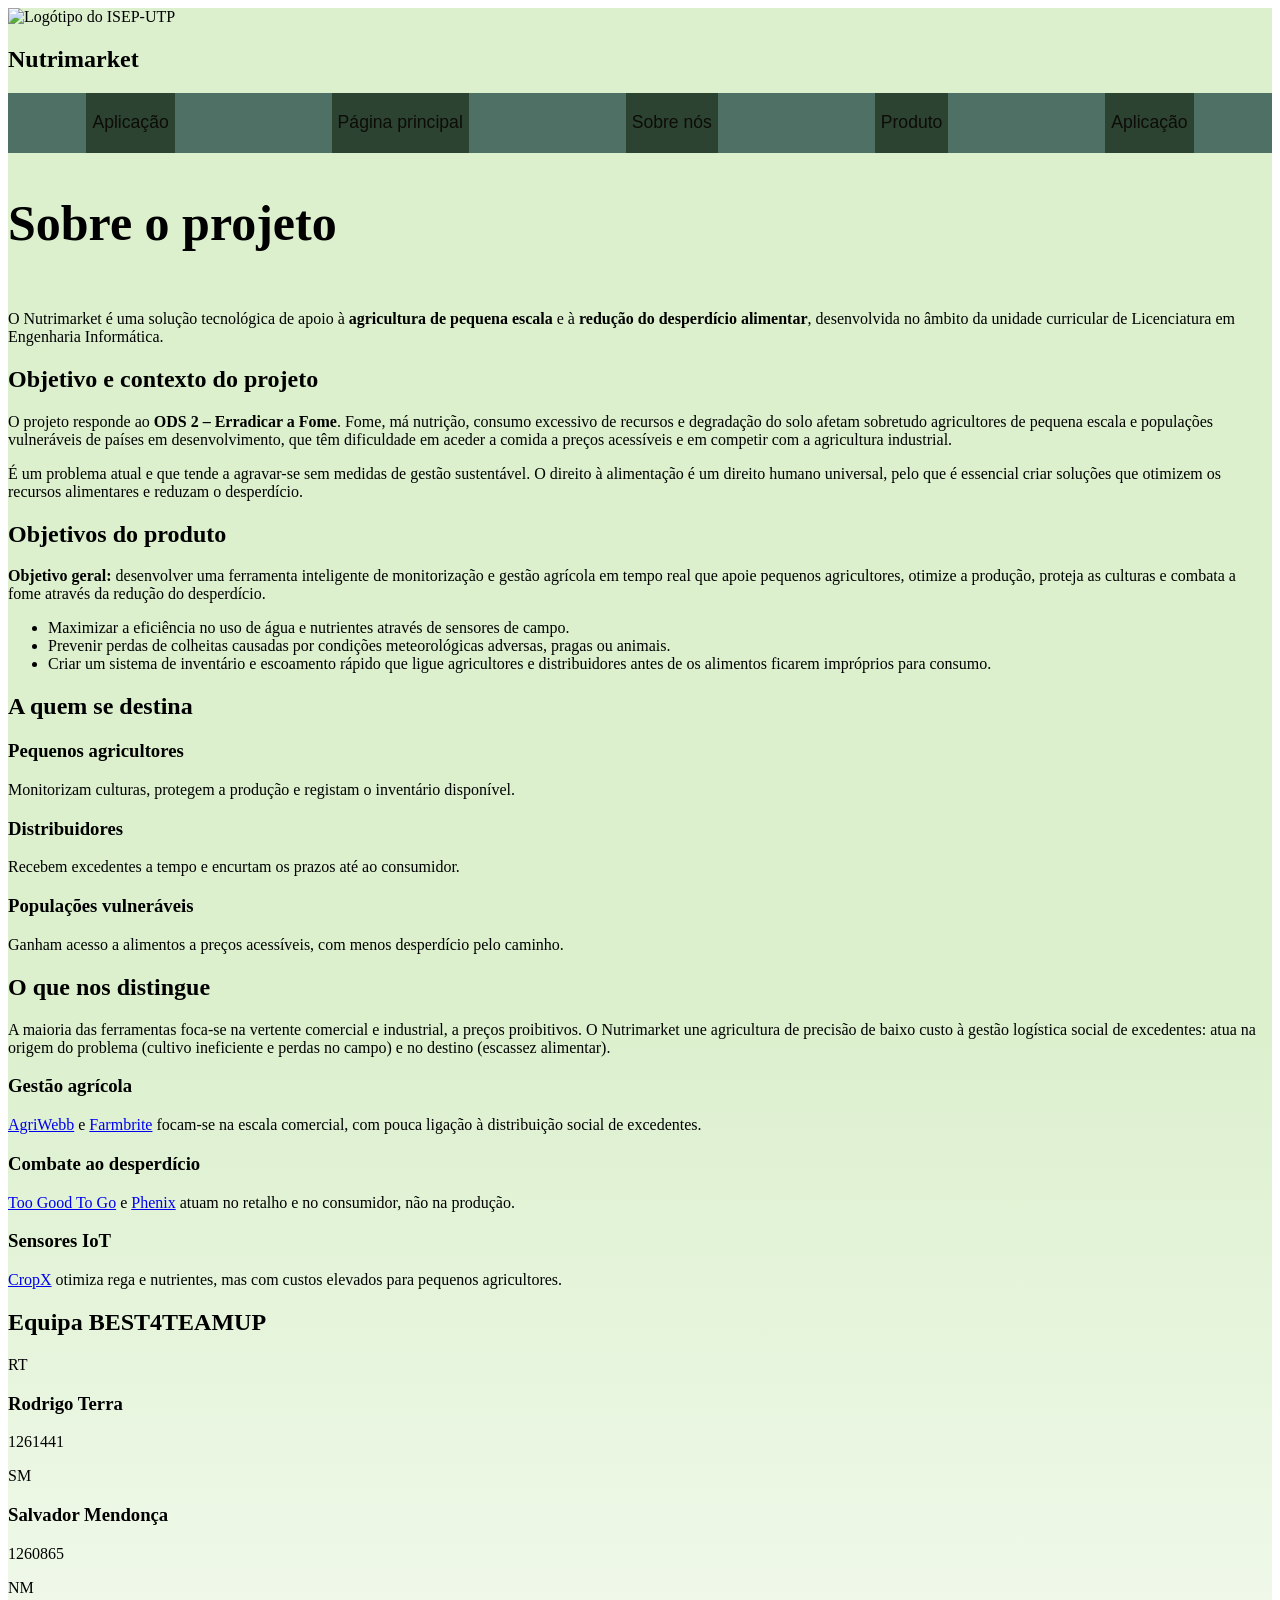
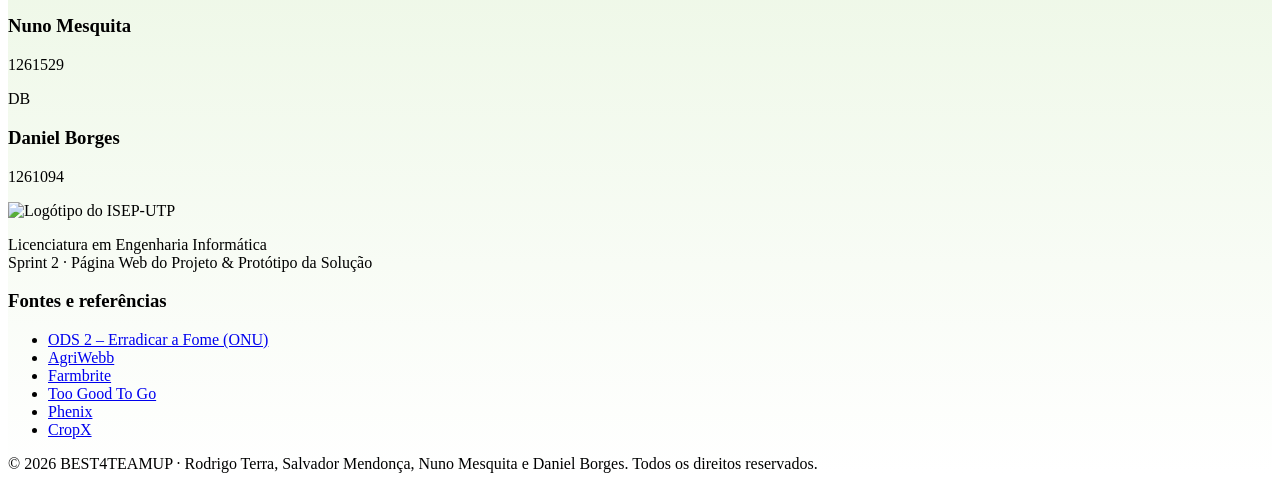
==== about.html @ 94abed02 "Update about.html" ====
<!doctype html>
<html lang="pt">
  <head>
    <meta charset="UTF-8" />
    <meta name="viewport" content="width=device-width, initial-scale=1.0" />
    <title>Nutrimarket - Sobre nós</title>
    <link rel="stylesheet" href="styles.css" />
    <link rel="stylesheet" href="pages.css" />
  </head>

  <body>
    <div id="grad1">
      <header>
        <img class="logo-isep" src="https://www.isep.ipp.pt/img/logo_20261007.png" alt="Logótipo do ISEP-UTP" height="44" />
        <h2>Nutrimarket</h2>
      </header>
      <div class="navigation-bar">
        <a href="prototipo.html"><button type="button">Aplicação</button></a>
        <a href="index.html"><button type="button">Página principal</button></a>
        <a href="about.html"><button type="button">Sobre nós</button></a>
        <a href="products.html"><button type="button">Produto</button></a>
        <a href="prototipo.html"><button type="button">Aplicação</button></a>
      </div>

      <main class="page">
        <section class="block">
          <h1 class="page-title">Sobre o projeto</h1>
          <p>O Nutrimarket é uma solução tecnológica de apoio à <strong>agricultura de pequena escala</strong> e à <strong>redução do desperdício alimentar</strong>, desenvolvida no âmbito da unidade curricular de Licenciatura em Engenharia Informática.</p>
        </section>

        <section class="block">
          <h2>Objetivo e contexto do projeto</h2>
          <p>O projeto responde ao <strong>ODS 2 – Erradicar a Fome</strong>. Fome, má nutrição, consumo excessivo de recursos e degradação do solo afetam sobretudo agricultores de pequena escala e populações vulneráveis de países em desenvolvimento, que têm dificuldade em aceder a comida a preços acessíveis e em competir com a agricultura industrial.</p>
          <p>É um problema atual e que tende a agravar-se sem medidas de gestão sustentável. O direito à alimentação é um direito humano universal, pelo que é essencial criar soluções que otimizem os recursos alimentares e reduzam o desperdício.</p>
        </section>

        <section class="block">
          <h2>Objetivos do produto</h2>
          <p><strong>Objetivo geral:</strong> desenvolver uma ferramenta inteligente de monitorização e gestão agrícola em tempo real que apoie pequenos agricultores, otimize a produção, proteja as culturas e combata a fome através da redução do desperdício.</p>
          <ul class="list">
            <li>Maximizar a eficiência no uso de água e nutrientes através de sensores de campo.</li>
            <li>Prevenir perdas de colheitas causadas por condições meteorológicas adversas, pragas ou animais.</li>
            <li>Criar um sistema de inventário e escoamento rápido que ligue agricultores e distribuidores antes de os alimentos ficarem impróprios para consumo.</li>
          </ul>
        </section>

        <section class="block">
          <h2>A quem se destina</h2>
          <div class="cards">
            <article class="card"><h3>Pequenos agricultores</h3><p>Monitorizam culturas, protegem a produção e registam o inventário disponível.</p></article>
            <article class="card"><h3>Distribuidores</h3><p>Recebem excedentes a tempo e encurtam os prazos até ao consumidor.</p></article>
            <article class="card"><h3>Populações vulneráveis</h3><p>Ganham acesso a alimentos a preços acessíveis, com menos desperdício pelo caminho.</p></article>
          </div>
        </section>

        <section class="block">
          <h2>O que nos distingue</h2>
          <p>A maioria das ferramentas foca-se na vertente comercial e industrial, a preços proibitivos. O Nutrimarket une agricultura de precisão de baixo custo à gestão logística social de excedentes: atua na origem do problema (cultivo ineficiente e perdas no campo) e no destino (escassez alimentar).</p>
          <div class="cards">
            <article class="card"><h3>Gestão agrícola</h3><p><a href="https://www.agriwebb.com" target="_blank" rel="noopener">AgriWebb</a> e <a href="https://www.farmbrite.com" target="_blank" rel="noopener">Farmbrite</a> focam-se na escala comercial, com pouca ligação à distribuição social de excedentes.</p></article>
            <article class="card"><h3>Combate ao desperdício</h3><p><a href="https://www.toogoodtogo.com" target="_blank" rel="noopener">Too Good To Go</a> e <a href="https://www.wearephenix.com" target="_blank" rel="noopener">Phenix</a> atuam no retalho e no consumidor, não na produção.</p></article>
            <article class="card"><h3>Sensores IoT</h3><p><a href="https://cropx.com" target="_blank" rel="noopener">CropX</a> otimiza rega e nutrientes, mas com custos elevados para pequenos agricultores.</p></article>
          </div>
        </section>

        <section class="block">
          <h2>Equipa BEST4TEAMUP</h2>
          <div class="cards">
            <article class="card person"><span class="avatar">RT</span><h3>Rodrigo Terra</h3><p>1261441</p></article>
            <article class="card person"><span class="avatar">SM</span><h3>Salvador Mendonça</h3><p>1260865</p></article>
            <article class="card person"><span class="avatar">NM</span><h3>Nuno Mesquita</h3><p>1261529</p></article>
            <article class="card person"><span class="avatar">DB</span><h3>Daniel Borges</h3><p>1261094</p></article>
          </div>
        </section>
      </main>

      <footer class="site-footer">
        <div class="footer-cols">
          <div>
            <img class="logo-isep" src="https://www.isep.ipp.pt/img/logo_20261007.png" alt="Logótipo do ISEP-UTP" height="36" />
            <p>Licenciatura em Engenharia Informática<br />Sprint 2 · Página Web do Projeto &amp; Protótipo da Solução</p>
          </div>
          <div>
            <h3>Fontes e referências</h3>
            <ul class="links">
              <li><a href="https://www.un.org/sustainabledevelopment/hunger/" target="_blank" rel="noopener">ODS 2 – Erradicar a Fome (ONU)</a></li>
              <li><a href="https://www.agriwebb.com" target="_blank" rel="noopener">AgriWebb</a></li>
              <li><a href="https://www.farmbrite.com" target="_blank" rel="noopener">Farmbrite</a></li>
              <li><a href="https://www.toogoodtogo.com" target="_blank" rel="noopener">Too Good To Go</a></li>
              <li><a href="https://www.wearephenix.com" target="_blank" rel="noopener">Phenix</a></li>
              <li><a href="https://cropx.com" target="_blank" rel="noopener">CropX</a></li>
            </ul>
          </div>
        </div>
        <p class="copy">&copy; 2026 BEST4TEAMUP · Rodrigo Terra, Salvador Mendonça, Nuno Mesquita e Daniel Borges. Todos os direitos reservados.</p>
      </footer>
    </div>
  </body>
</html>
---- styles.css ----
#grad1 {
    min-height: 1200px;
    background-color: red;
    background-image: linear-gradient(
        to bottom,
        #DCF0CE 50%,
        #ffffff 100%
    );
}
#img1 {
  clip-path: ellipse(50% 35%);
}

.navigation-bar {
    display: flex;
    position: sticky;
    top: 0;
    justify-content: space-around;
    background-color: #4F7065;
    width: 100%;
    height: 60px;
    z-index: 1;
}

button {
    height: 50px;
    width: 100%;
    cursor: pointer;
    height: 100%;                           
    border: none;                             
    color:#0d0c08;
    background-color: #2c4331;                           
    font-size: 1.1rem; 
}

h1 {
  font-size: 50px;
    text-align: right;
    display: inline-block;
    vertical-align: top;
}

.p1 {
    font-family: Arial, Helvetica, sans-serif;
    color: #659159;
    font-size: 16px;
}
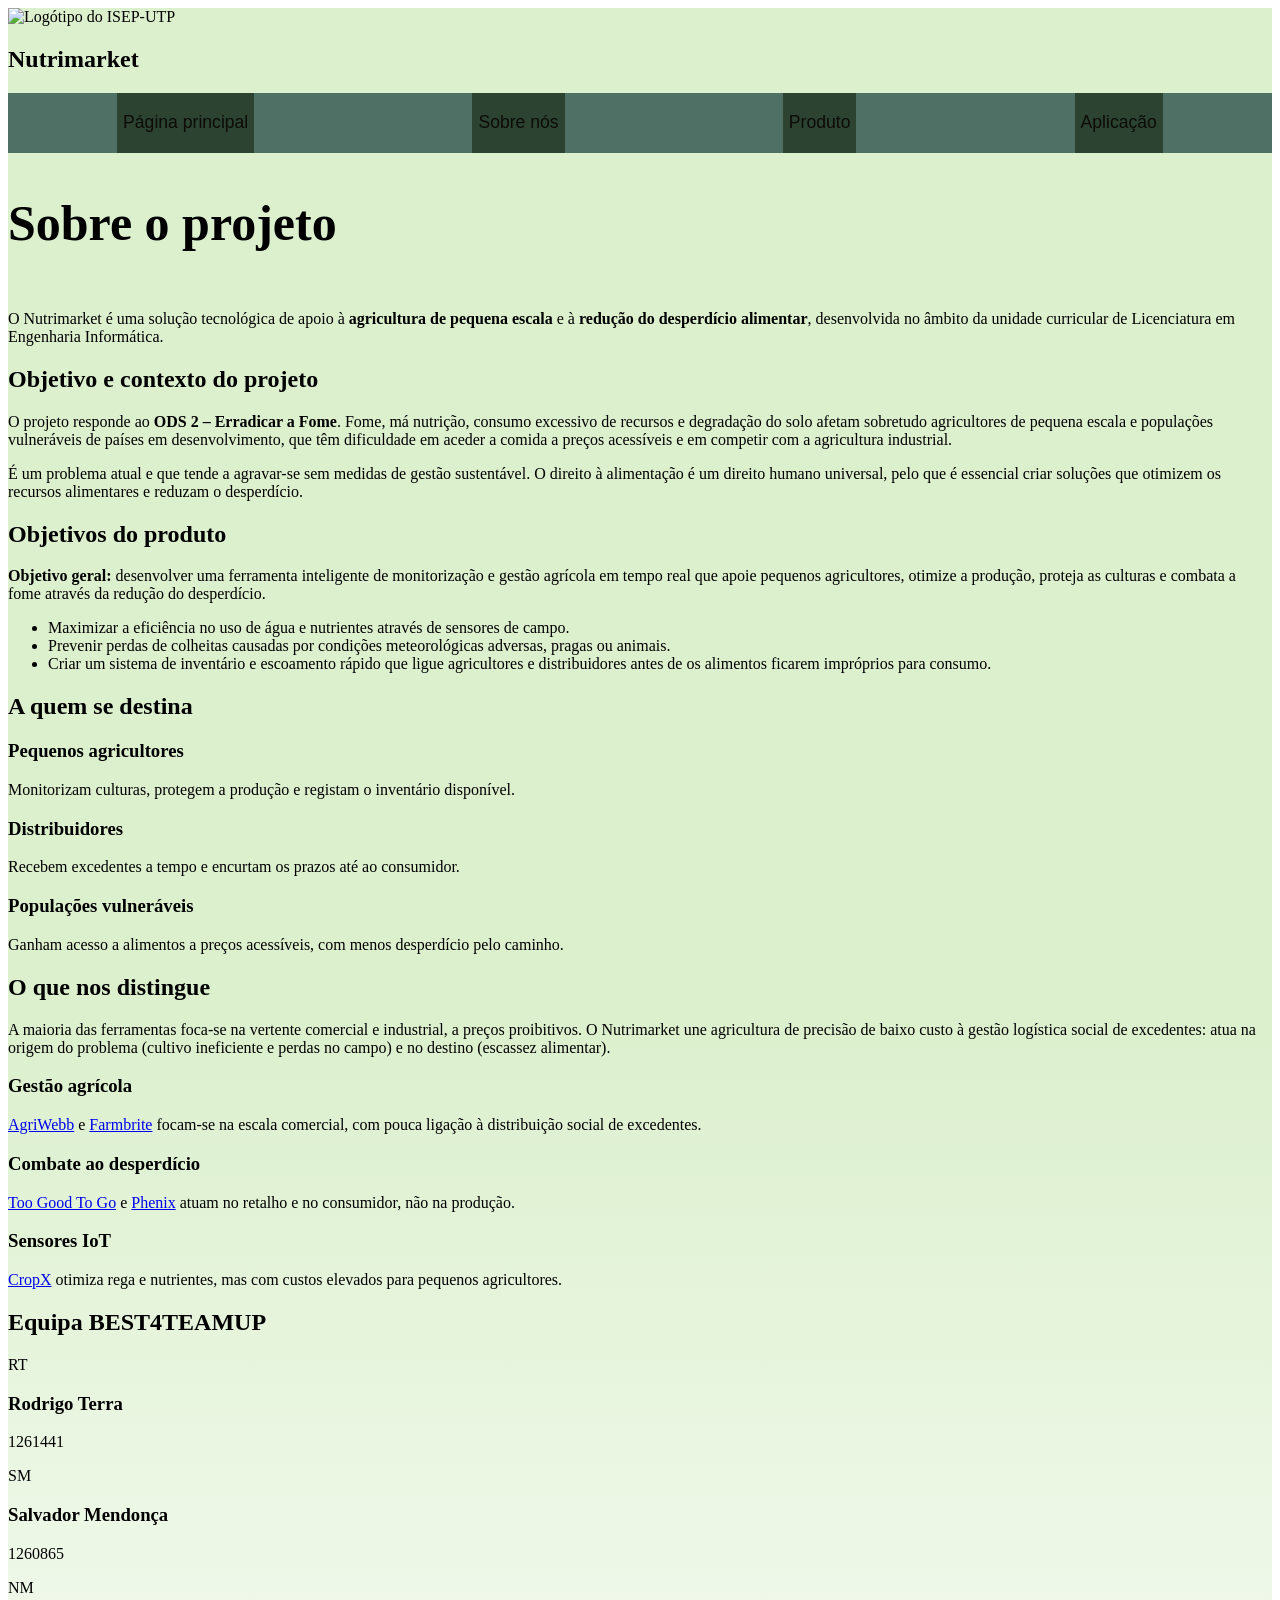
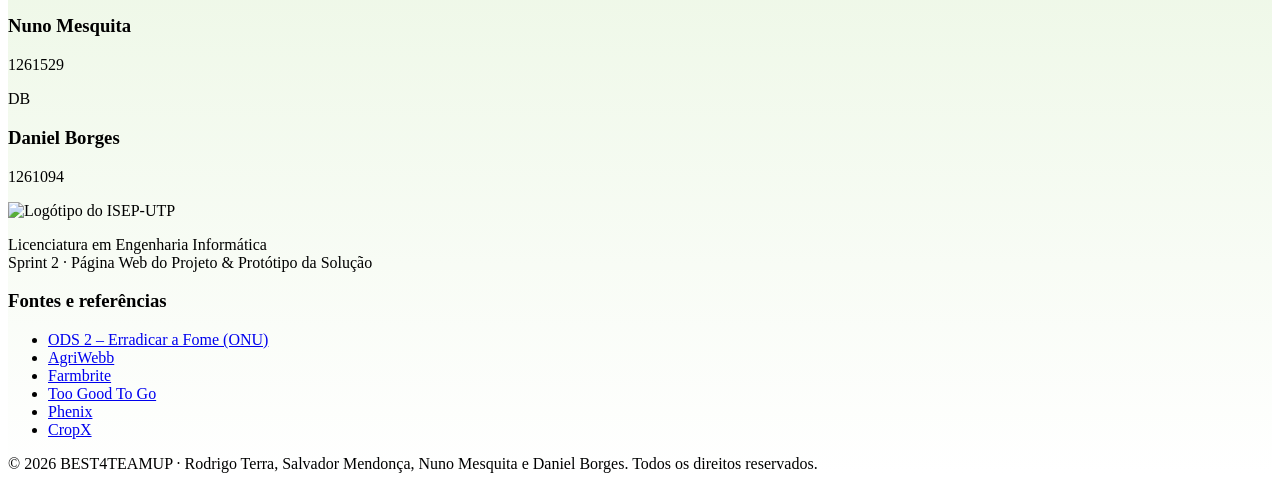
==== commit 4ac6a745: "Replace logo image source with SVG version" ====
--- a/about.html
+++ b/about.html
@@ -11,11 +11,10 @@
   <body>
     <div id="grad1">
       <header>
-        <img class="logo-isep" src="https://www.isep.ipp.pt/img/logo_20261007.png" alt="Logótipo do ISEP-UTP" height="44" />
+        <img class="logo-isep" src="img/logo-isep-utp.svg" alt="Logótipo do ISEP-UTP" height="44" />
         <h2>Nutrimarket</h2>
       </header>
       <div class="navigation-bar">
-        <a href="prototipo.html"><button type="button">Aplicação</button></a>
         <a href="index.html"><button type="button">Página principal</button></a>
         <a href="about.html"><button type="button">Sobre nós</button></a>
         <a href="products.html"><button type="button">Produto</button></a>
@@ -77,7 +76,7 @@
       <footer class="site-footer">
         <div class="footer-cols">
           <div>
-            <img class="logo-isep" src="https://www.isep.ipp.pt/img/logo_20261007.png" alt="Logótipo do ISEP-UTP" height="36" />
+            <img class="logo-isep" src="img/logo-isep-utp.svg" alt="Logótipo do ISEP-UTP" height="36" />
             <p>Licenciatura em Engenharia Informática<br />Sprint 2 · Página Web do Projeto &amp; Protótipo da Solução</p>
           </div>
           <div>
--- a/styles.css
+++ b/styles.css
@@ -45,3 +45,15 @@
     color: #659159;
     font-size: 16px;
 }
+.btn-app {
+    display: inline-block;
+    margin: 8px 0 16px;
+    padding: 12px 24px;
+    border-radius: 8px;
+    background: #1f5f2c;
+    color: #ffffff;
+    font-weight: 700;
+    text-decoration: none;
+}
+.btn-app:hover { background: #2f7d32; }
+.btn-app:focus-visible { outline: 3px solid #1f5f2c; outline-offset: 3px; }
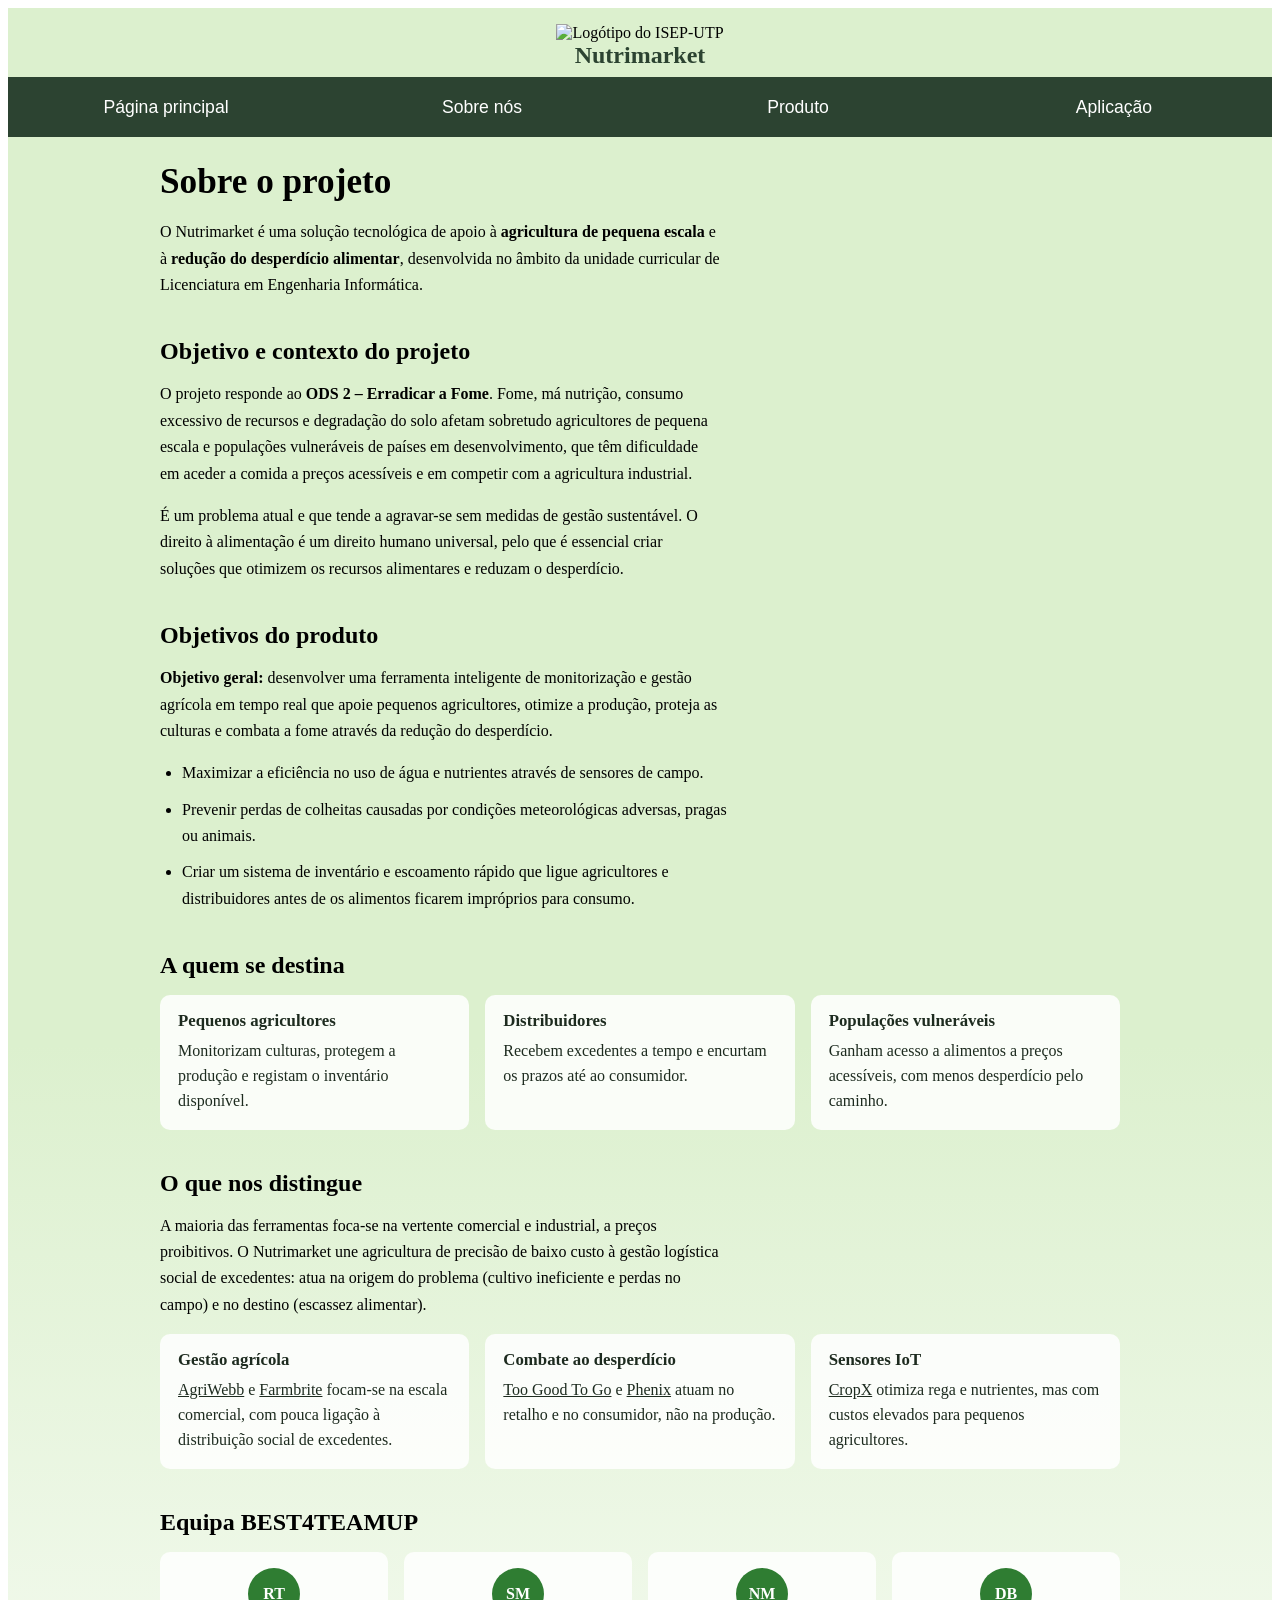
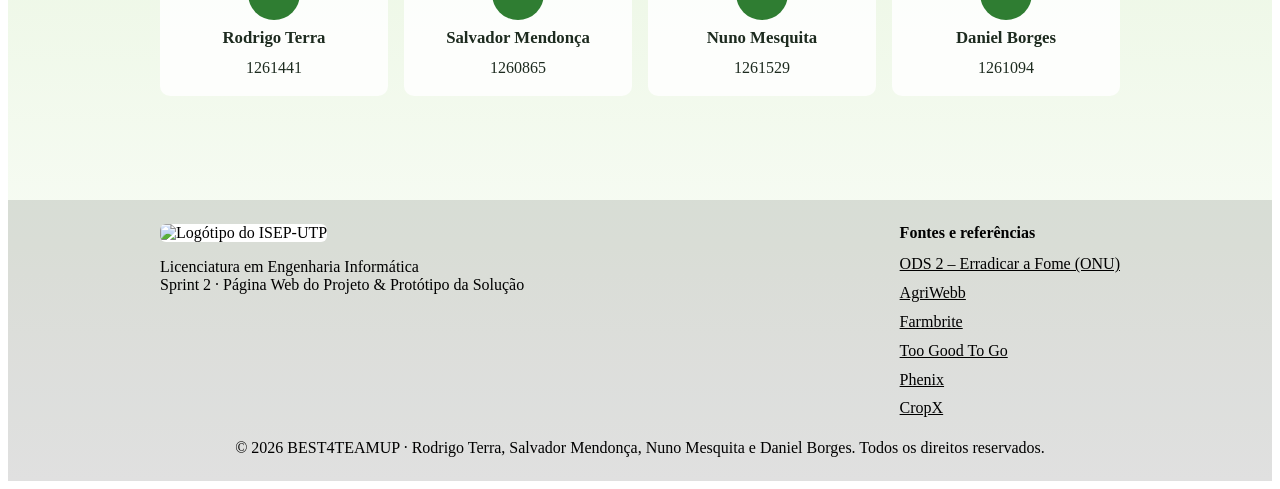
==== commit 2d4a82d6: "Update logo image in about.html" ====
--- a/about.html
+++ b/about.html
@@ -11,7 +11,7 @@
   <body>
     <div id="grad1">
       <header>
-        <img class="logo-isep" src="img/logo-isep-utp.svg" alt="Logótipo do ISEP-UTP" height="44" />
+        <img class="i3_logo_isep_2023.png" src="img/logo-isep-utp.svg" alt="Logótipo do ISEP-UTP" height="44" />
         <h2>Nutrimarket</h2>
       </header>
       <div class="navigation-bar">
--- a/styles.css
+++ b/styles.css
@@ -1,6 +1,6 @@
 #grad1 {
-    min-height: 1200px;
-    background-color: red;
+    min-height: 100vh;
+    background-color: #DCF0CE;
     background-image: linear-gradient(
         to bottom,
         #DCF0CE 50%,
@@ -22,15 +22,28 @@
     z-index: 1;
 }
 
+.navigation-bar a {
+    flex: 1;
+    text-decoration: none;
+}
+
 button {
-    height: 50px;
     width: 100%;
+    height: 100%;
     cursor: pointer;
-    height: 100%;                           
-    border: none;                             
-    color:#0d0c08;
-    background-color: #2c4331;                           
-    font-size: 1.1rem; 
+    border: none;
+    color: #ffffff;
+    background-color: #2c4331;
+    font-size: 1.1rem;
+}
+
+button:hover {
+    background-color: #1f3324;
+}
+
+button:focus-visible {
+    outline: 3px solid #ffffff;
+    outline-offset: -3px;
 }
 
 h1 {
@@ -42,7 +55,7 @@
 
 .p1 {
     font-family: Arial, Helvetica, sans-serif;
-    color: #659159;
+    color: #3d6b32;
     font-size: 16px;
 }
 .btn-app {
--- a/pages.css
+++ b/pages.css
@@ -0,0 +1,43 @@
+
+header { padding: 16px 20px 8px; text-align: center; }
+header h2 { margin: 0; color: #2c4331; }
+.logo-isep { background: #ffffff; border-radius: 6px; }
+header .logo-isep { display: block; margin: 0 auto 8px; }
+
+.page { max-width: 960px; margin: 0 auto; padding: 24px 20px 40px; }
+.block { margin-bottom: 40px; }
+.page-title { display: block; text-align: left; font-size: 2.2rem; line-height: 1.2; margin: 0 0 16px; }
+.block h2 { margin: 0 0 12px; }
+.block p, .list { line-height: 1.65; max-width: 70ch; }
+.list { padding-left: 22px; }
+.list li { margin-bottom: 10px; }
+
+.cards { display: grid; grid-template-columns: repeat(auto-fit, minmax(220px, 1fr)); gap: 16px; margin-top: 16px; }
+.card { background: rgba(255, 255, 255, 0.85); color: #1d2b1f; border-radius: 10px; padding: 16px 18px; }
+.card h3 { margin: 0 0 8px; font-size: 1.05rem; }
+.card p { margin: 0; line-height: 1.55; }
+.card a, .site-footer a { color: inherit; text-decoration: underline; }
+.person { text-align: center; }
+.avatar { display: inline-flex; width: 52px; height: 52px; border-radius: 50%; align-items: center; justify-content: center; background: #2f7d32; color: #ffffff; font-weight: 700; margin-bottom: 8px; }
+
+.site-footer { background: rgba(0, 0, 0, 0.12); text-align: left; padding: 24px 20px; margin-top: 24px; }
+.footer-cols { max-width: 960px; margin: 0 auto; display: flex; flex-wrap: wrap; gap: 24px; justify-content: space-between; }
+.footer-cols h3 { margin: 0 0 8px; font-size: 1rem; }
+.links { list-style: none; padding: 0; margin: 0; line-height: 1.8; }
+.copy { max-width: 960px; margin: 16px auto 0; text-align: center; }
+
+
+.mockup { background: #ffffff; color: #1d2b1f; border-radius: 10px; overflow: hidden; max-width: 760px; }
+.mock-bar { background: #2f7d32; color: #ffffff; padding: 8px 12px; font-size: 0.9rem; }
+.mock-bar span { display: inline-block; width: 9px; height: 9px; border-radius: 50%; background: rgba(255, 255, 255, 0.6); margin-right: 5px; }
+.mock-grid { display: grid; grid-template-columns: repeat(auto-fit, minmax(160px, 1fr)); gap: 12px; padding: 14px; }
+.mock-tile { border: 1px solid #d5e3d6; border-radius: 8px; padding: 10px; }
+.mock-tile small { display: block; color: #4d6150; }
+.mock-tile strong { display: block; margin: 4px 0 8px; }
+.meter { height: 6px; background: #e3ede4; border-radius: 3px; }
+.meter i { display: block; height: 100%; background: #2f7d32; border-radius: 3px; }
+.meter.warn i { background: #c77700; }
+.mock-table { width: calc(100% - 28px); margin: 0 14px 14px; border-collapse: collapse; font-size: 0.9rem; }
+.mock-table th, .mock-table td { text-align: left; padding: 6px 8px; border-bottom: 1px solid #e3ede4; }
+
+@media (max-width: 600px) { .page-title { font-size: 1.7rem; } }
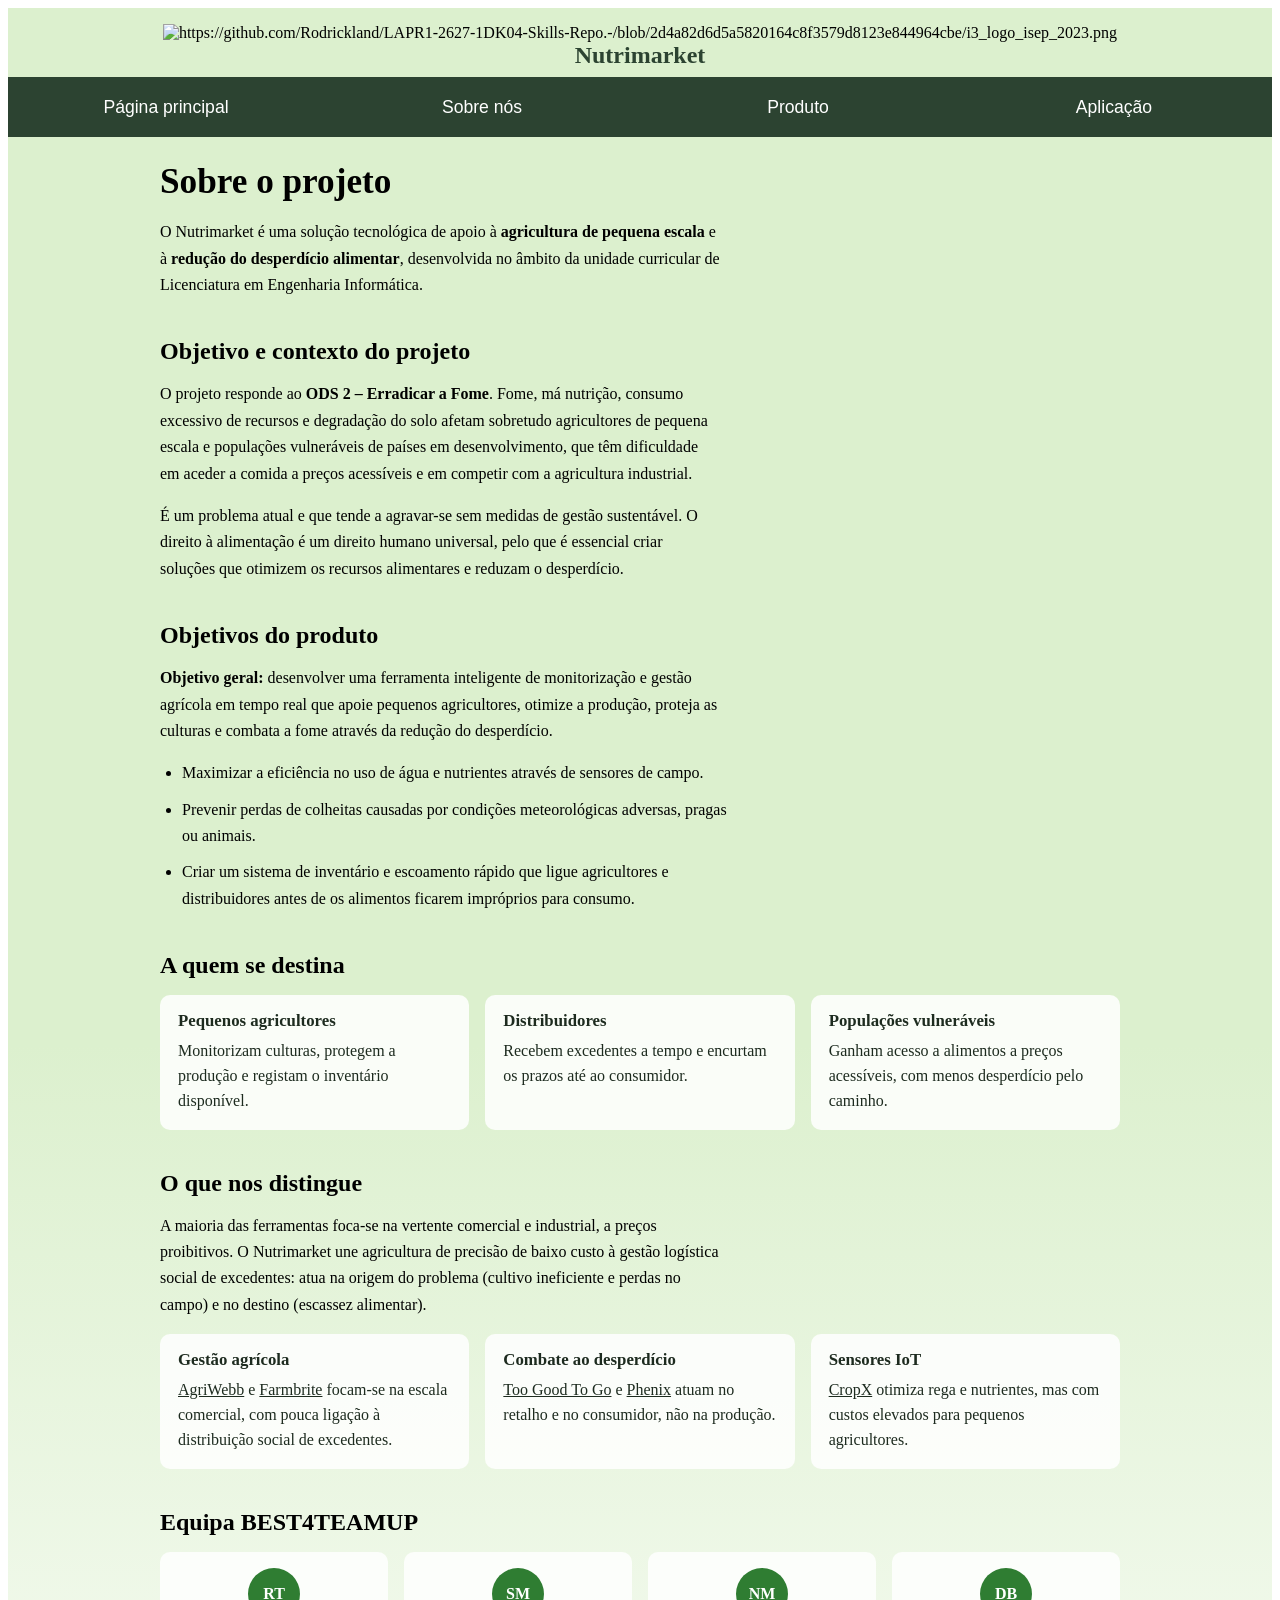
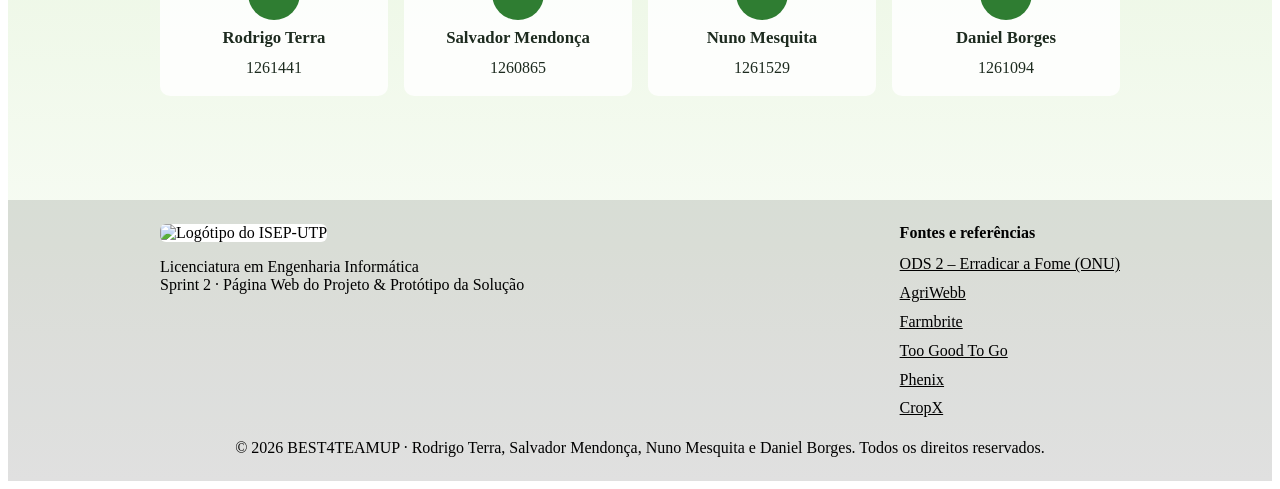
==== commit 47e179e5: "Update logo image source in about.html" ====
--- a/about.html
+++ b/about.html
@@ -11,7 +11,7 @@
   <body>
     <div id="grad1">
       <header>
-        <img class="i3_logo_isep_2023.png" src="img/logo-isep-utp.svg" alt="Logótipo do ISEP-UTP" height="44" />
+        <img class="https://github.com/Rodrickland/LAPR1-2627-1DK04-Skills-Repo.-/blob/2d4a82d6d5a5820164c8f3579d8123e844964cbe/i3_logo_isep_2023.png" src="https://github.com/Rodrickland/LAPR1-2627-1DK04-Skills-Repo.-/blob/2d4a82d6d5a5820164c8f3579d8123e844964cbe/i3_logo_isep_2023.png" alt="https://github.com/Rodrickland/LAPR1-2627-1DK04-Skills-Repo.-/blob/2d4a82d6d5a5820164c8f3579d8123e844964cbe/i3_logo_isep_2023.png" height="44" />
         <h2>Nutrimarket</h2>
       </header>
       <div class="navigation-bar">
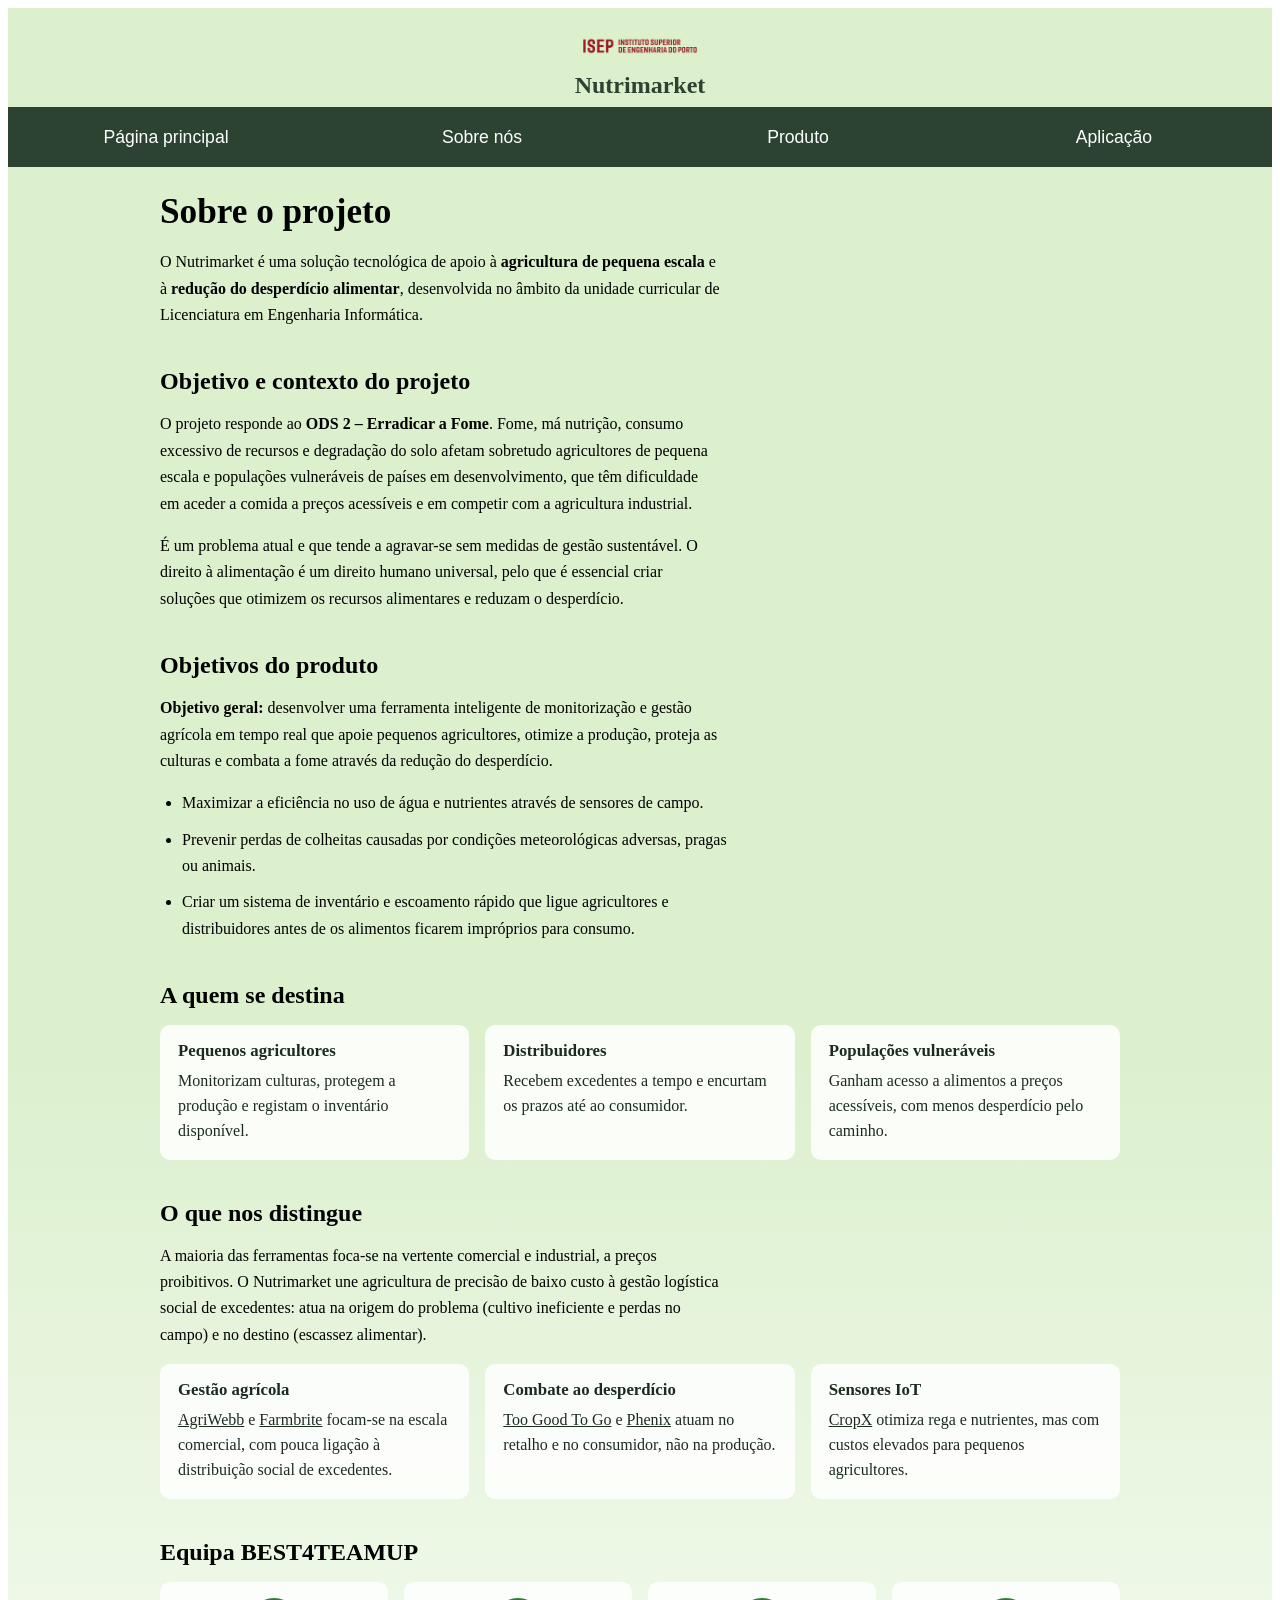
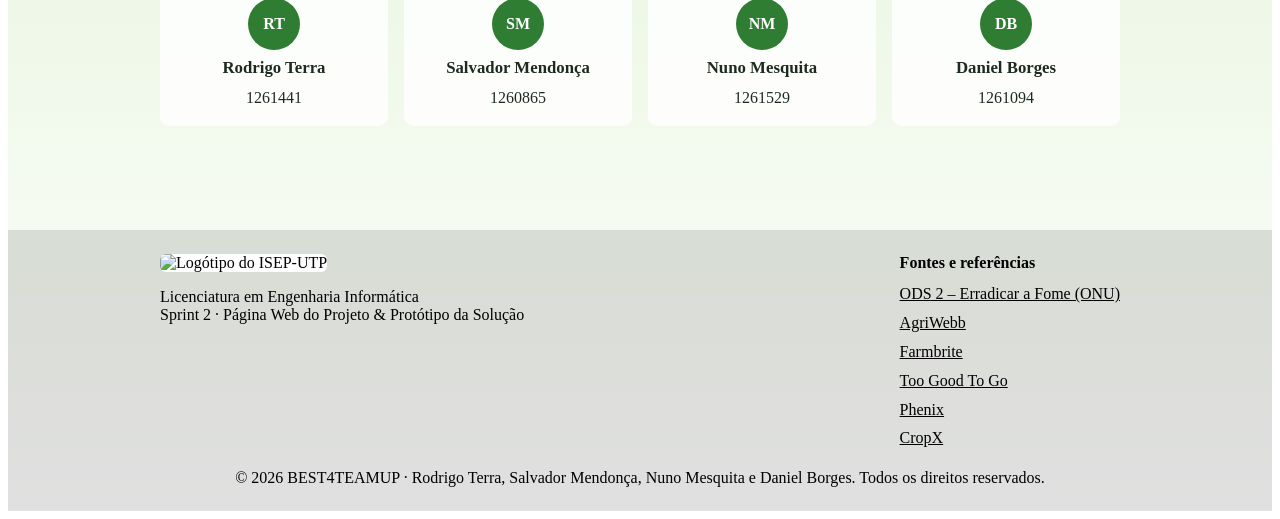
==== commit 804508c2: "Update about.html" ====
--- a/about.html
+++ b/about.html
@@ -11,7 +11,7 @@
   <body>
     <div id="grad1">
       <header>
-        <img class="https://github.com/Rodrickland/LAPR1-2627-1DK04-Skills-Repo.-/blob/2d4a82d6d5a5820164c8f3579d8123e844964cbe/i3_logo_isep_2023.png" src="https://github.com/Rodrickland/LAPR1-2627-1DK04-Skills-Repo.-/blob/2d4a82d6d5a5820164c8f3579d8123e844964cbe/i3_logo_isep_2023.png" alt="https://github.com/Rodrickland/LAPR1-2627-1DK04-Skills-Repo.-/blob/2d4a82d6d5a5820164c8f3579d8123e844964cbe/i3_logo_isep_2023.png" height="44" />
+        <img class="isep_logo" src="i3_logo_isep_2023.png" alt="Logótipo do Nutrimarket" height="44" />
         <h2>Nutrimarket</h2>
       </header>
       <div class="navigation-bar">
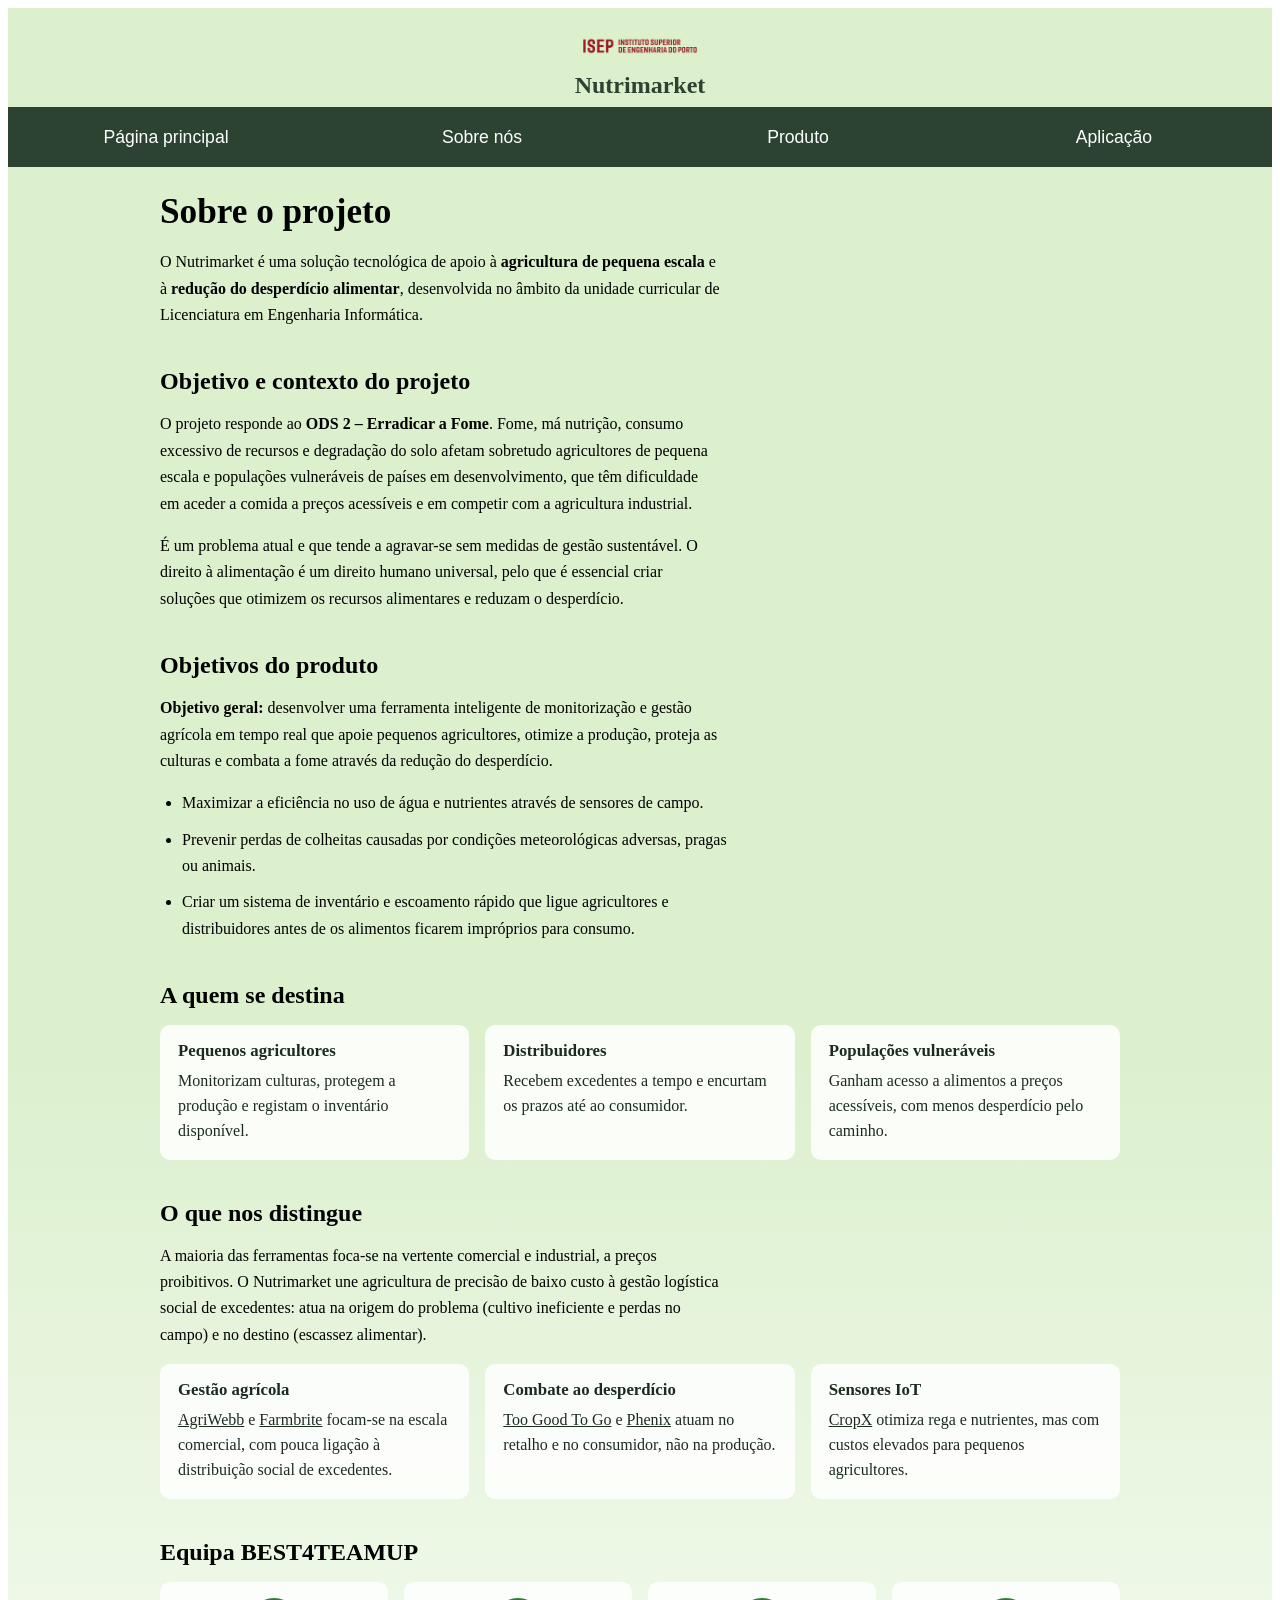
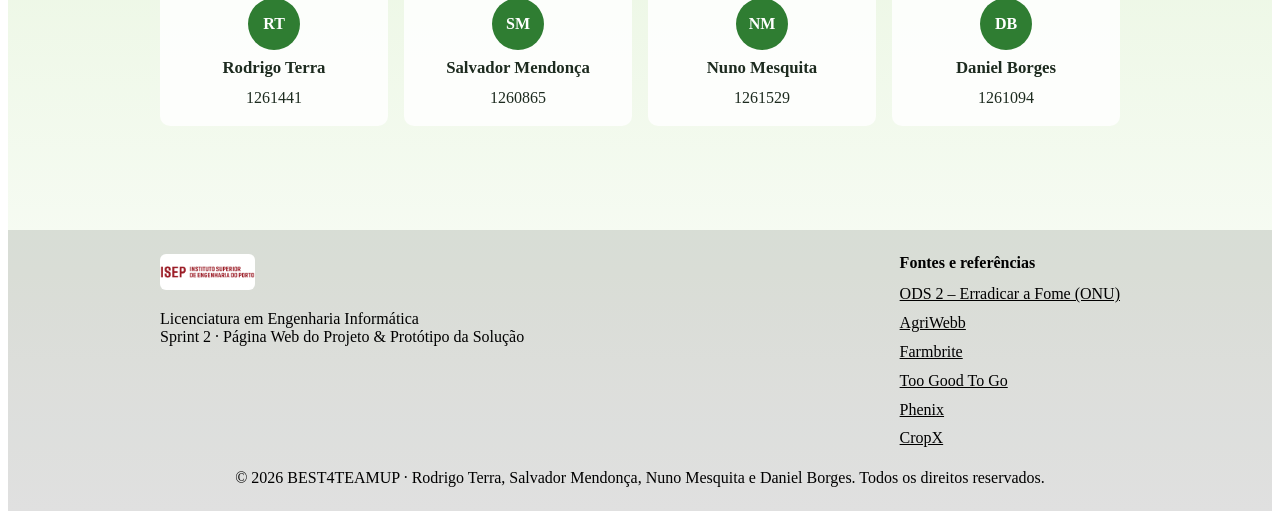
==== commit 5b0061fe: "Update logo image in footer section" ====
--- a/about.html
+++ b/about.html
@@ -76,7 +76,7 @@
       <footer class="site-footer">
         <div class="footer-cols">
           <div>
-            <img class="logo-isep" src="img/logo-isep-utp.svg" alt="Logótipo do ISEP-UTP" height="36" />
+            <img class="logo-isep" src="i3_logo_isep_2023.png" alt="Logótipo do ISEP-UTP" height="36" />
             <p>Licenciatura em Engenharia Informática<br />Sprint 2 · Página Web do Projeto &amp; Protótipo da Solução</p>
           </div>
           <div>
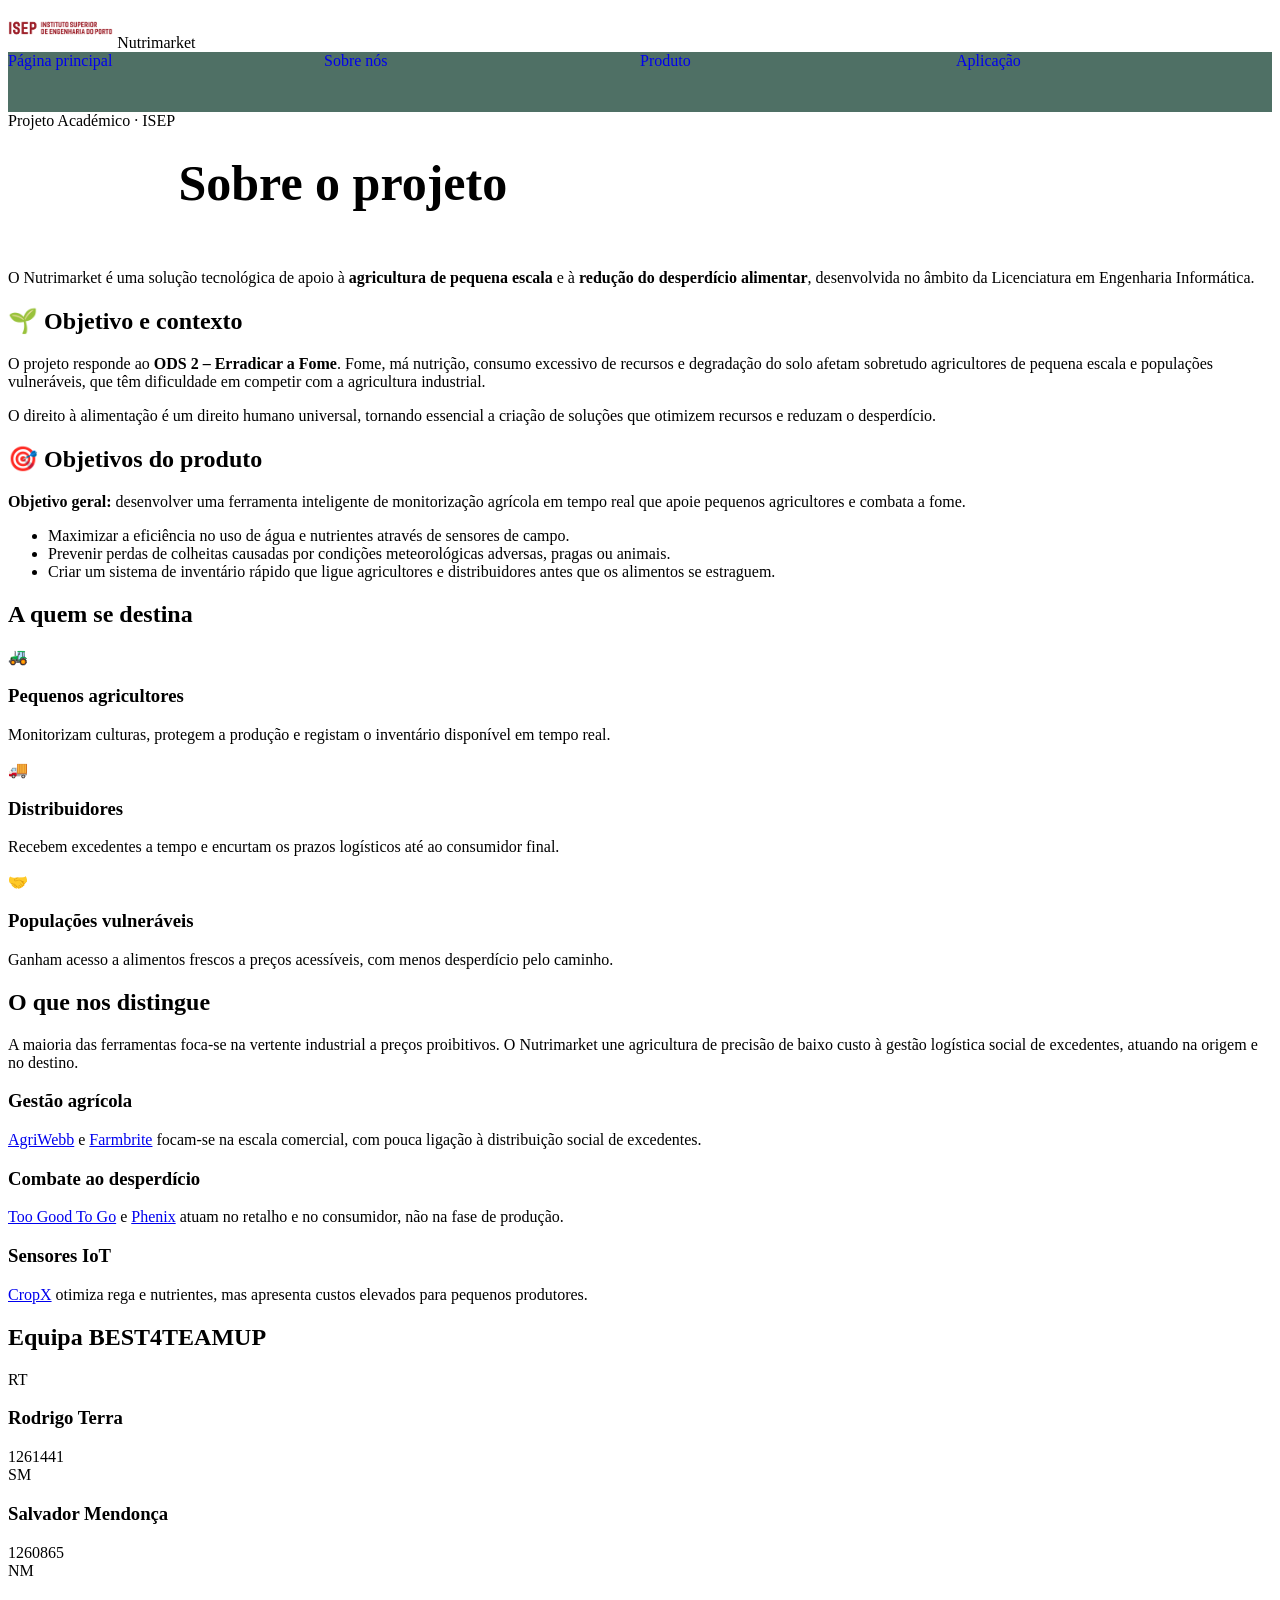
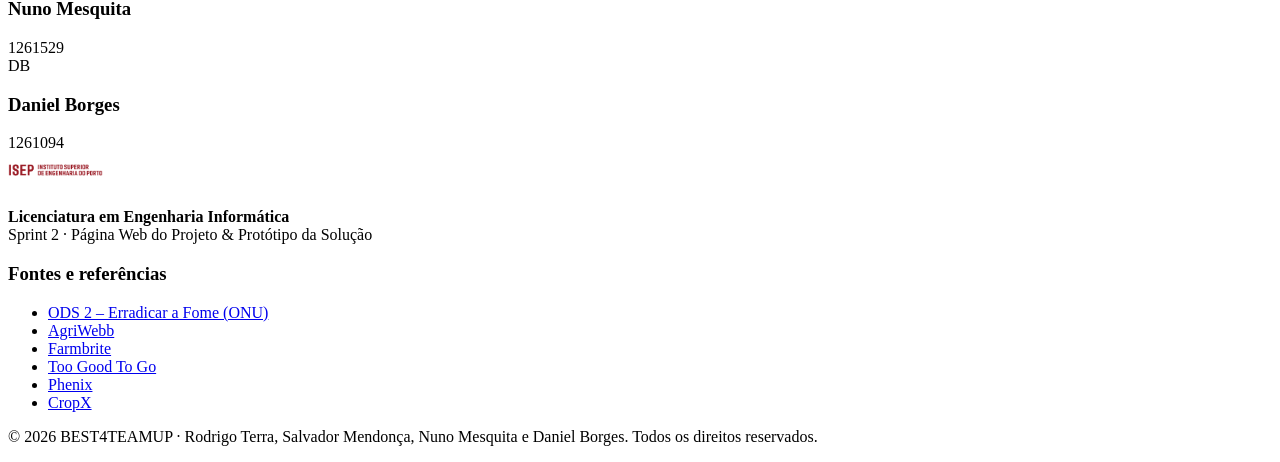
==== commit 080316d6: "Revamp about.html with new layout and content Updated the layout and structure of the about page, in" ====
--- a/about.html
+++ b/about.html
@@ -4,82 +4,213 @@
     <meta charset="UTF-8" />
     <meta name="viewport" content="width=device-width, initial-scale=1.0" />
     <title>Nutrimarket - Sobre nós</title>
+    <!-- Fonte moderna do Google Fonts -->
+    <link rel="preconnect" href="https://fonts.googleapis.com" />
+    <link rel="preconnect" href="https://fonts.gstatic.com" crossorigin />
+    <link
+      href="https://fonts.googleapis.com/css2?family=Inter:wght@400;500;600;700&display=swap"
+      rel="stylesheet"
+    />
     <link rel="stylesheet" href="styles.css" />
-    <link rel="stylesheet" href="pages.css" />
   </head>
 
   <body>
-    <div id="grad1">
-      <header>
-        <img class="isep_logo" src="i3_logo_isep_2023.png" alt="Logótipo do Nutrimarket" height="44" />
-        <h2>Nutrimarket</h2>
+    <div class="app-wrapper">
+      <!-- Cabeçalho e Navegação unificados -->
+      <header class="site-header">
+        <div class="header-container">
+          <div class="brand">
+            <img
+              class="isep_logo"
+              src="i3_logo_isep_2023.png"
+              alt="Logótipo do ISEP"
+              height="40"
+            />
+            <span class="brand-name">Nutrimarket</span>
+          </div>
+
+          <nav class="navigation-bar" aria-label="Navegação principal">
+            <a href="index.html" class="nav-link">Página principal</a>
+            <a href="about.html" class="nav-link active">Sobre nós</a>
+            <a href="products.html" class="nav-link">Produto</a>
+            <a href="prototipo.html" class="nav-link btn-highlight">Aplicação</a>
+          </nav>
+        </div>
       </header>
-      <div class="navigation-bar">
-        <a href="index.html"><button type="button">Página principal</button></a>
-        <a href="about.html"><button type="button">Sobre nós</button></a>
-        <a href="products.html"><button type="button">Produto</button></a>
-        <a href="prototipo.html"><button type="button">Aplicação</button></a>
-      </div>
-
-      <main class="page">
+
+      <!-- Secção de Destaque (Hero) -->
+      <section class="hero-banner">
+        <div class="container">
+          <span class="badge">Projeto Académico · ISEP</span>
+          <h1 class="page-title">Sobre o projeto</h1>
+          <p class="hero-subtitle">
+            O Nutrimarket é uma solução tecnológica de apoio à
+            <strong>agricultura de pequena escala</strong> e à
+            <strong>redução do desperdício alimentar</strong>, desenvolvida no
+            âmbito da Licenciatura em Engenharia Informática.
+          </p>
+        </div>
+      </section>
+
+      <!-- Conteúdo Principal -->
+      <main class="container main-content">
+        <!-- Grelha de Contexto e Objetivos -->
+        <div class="grid-2-cols">
+          <section class="card-section">
+            <h2>🌱 Objetivo e contexto</h2>
+            <p>
+              O projeto responde ao <strong>ODS 2 – Erradicar a Fome</strong>.
+              Fome, má nutrição, consumo excessivo de recursos e degradação do
+              solo afetam sobretudo agricultores de pequena escala e populações
+              vulneráveis, que têm dificuldade em competir com a agricultura
+              industrial.
+            </p>
+            <p>
+              O direito à alimentação é um direito humano universal, tornando
+              essencial a criação de soluções que otimizem recursos e reduzam o
+              desperdício.
+            </p>
+          </section>
+
+          <section class="card-section highlight-border">
+            <h2>🎯 Objetivos do produto</h2>
+            <p>
+              <strong>Objetivo geral:</strong> desenvolver uma ferramenta
+              inteligente de monitorização agrícola em tempo real que apoie
+              pequenos agricultores e combata a fome.
+            </p>
+            <ul class="styled-list">
+              <li>
+                Maximizar a eficiência no uso de água e nutrientes através de
+                sensores de campo.
+              </li>
+              <li>
+                Prevenir perdas de colheitas causadas por condições
+                meteorológicas adversas, pragas ou animais.
+              </li>
+              <li>
+                Criar um sistema de inventário rápido que ligue agricultores e
+                distribuidores antes que os alimentos se estraguem.
+              </li>
+            </ul>
+          </section>
+        </div>
+
+        <!-- Público-Alvo -->
         <section class="block">
-          <h1 class="page-title">Sobre o projeto</h1>
-          <p>O Nutrimarket é uma solução tecnológica de apoio à <strong>agricultura de pequena escala</strong> e à <strong>redução do desperdício alimentar</strong>, desenvolvida no âmbito da unidade curricular de Licenciatura em Engenharia Informática.</p>
+          <h2 class="section-heading">A quem se destina</h2>
+          <div class="cards-grid cols-3">
+            <article class="card">
+              <div class="card-icon">🚜</div>
+              <h3>Pequenos agricultores</h3>
+              <p>
+                Monitorizam culturas, protegem a produção e registam o
+                inventário disponível em tempo real.
+              </p>
+            </article>
+            <article class="card">
+              <div class="card-icon">🚚</div>
+              <h3>Distribuidores</h3>
+              <p>
+                Recebem excedentes a tempo e encurtam os prazos logísticos até
+                ao consumidor final.
+              </p>
+            </article>
+            <article class="card">
+              <div class="card-icon">🤝</div>
+              <h3>Populações vulneráveis</h3>
+              <p>
+                Ganham acesso a alimentos frescos a preços acessíveis, com menos
+                desperdício pelo caminho.
+              </p>
+            </article>
+          </div>
         </section>
 
+        <!-- Diferenciação -->
         <section class="block">
-          <h2>Objetivo e contexto do projeto</h2>
-          <p>O projeto responde ao <strong>ODS 2 – Erradicar a Fome</strong>. Fome, má nutrição, consumo excessivo de recursos e degradação do solo afetam sobretudo agricultores de pequena escala e populações vulneráveis de países em desenvolvimento, que têm dificuldade em aceder a comida a preços acessíveis e em competir com a agricultura industrial.</p>
-          <p>É um problema atual e que tende a agravar-se sem medidas de gestão sustentável. O direito à alimentação é um direito humano universal, pelo que é essencial criar soluções que otimizem os recursos alimentares e reduzam o desperdício.</p>
+          <h2 class="section-heading">O que nos distingue</h2>
+          <p class="section-intro">
+            A maioria das ferramentas foca-se na vertente industrial a preços
+            proibitivos. O Nutrimarket une agricultura de precisão de baixo
+            custo à gestão logística social de excedentes, atuando na origem e
+            no destino.
+          </p>
+          <div class="cards-grid cols-3">
+            <article class="card">
+              <h3>Gestão agrícola</h3>
+              <p>
+                <a href="https://www.agriwebb.com" target="_blank" rel="noopener">AgriWebb</a>
+                e
+                <a href="https://www.farmbrite.com" target="_blank" rel="noopener">Farmbrite</a>
+                focam-se na escala comercial, com pouca ligação à distribuição
+                social de excedentes.
+              </p>
+            </article>
+            <article class="card">
+              <h3>Combate ao desperdício</h3>
+              <p>
+                <a href="https://www.toogoodtogo.com" target="_blank" rel="noopener">Too Good To Go</a>
+                e
+                <a href="https://www.wearephenix.com" target="_blank" rel="noopener">Phenix</a>
+                atuam no retalho e no consumidor, não na fase de produção.
+              </p>
+            </article>
+            <article class="card">
+              <h3>Sensores IoT</h3>
+              <p>
+                <a href="https://cropx.com" target="_blank" rel="noopener">CropX</a>
+                otimiza rega e nutrientes, mas apresenta custos elevados para
+                pequenos produtores.
+              </p>
+            </article>
+          </div>
         </section>
 
+        <!-- Equipa -->
         <section class="block">
-          <h2>Objetivos do produto</h2>
-          <p><strong>Objetivo geral:</strong> desenvolver uma ferramenta inteligente de monitorização e gestão agrícola em tempo real que apoie pequenos agricultores, otimize a produção, proteja as culturas e combata a fome através da redução do desperdício.</p>
-          <ul class="list">
-            <li>Maximizar a eficiência no uso de água e nutrientes através de sensores de campo.</li>
-            <li>Prevenir perdas de colheitas causadas por condições meteorológicas adversas, pragas ou animais.</li>
-            <li>Criar um sistema de inventário e escoamento rápido que ligue agricultores e distribuidores antes de os alimentos ficarem impróprios para consumo.</li>
-          </ul>
-        </section>
-
-        <section class="block">
-          <h2>A quem se destina</h2>
-          <div class="cards">
-            <article class="card"><h3>Pequenos agricultores</h3><p>Monitorizam culturas, protegem a produção e registam o inventário disponível.</p></article>
-            <article class="card"><h3>Distribuidores</h3><p>Recebem excedentes a tempo e encurtam os prazos até ao consumidor.</p></article>
-            <article class="card"><h3>Populações vulneráveis</h3><p>Ganham acesso a alimentos a preços acessíveis, com menos desperdício pelo caminho.</p></article>
-          </div>
-        </section>
-
-        <section class="block">
-          <h2>O que nos distingue</h2>
-          <p>A maioria das ferramentas foca-se na vertente comercial e industrial, a preços proibitivos. O Nutrimarket une agricultura de precisão de baixo custo à gestão logística social de excedentes: atua na origem do problema (cultivo ineficiente e perdas no campo) e no destino (escassez alimentar).</p>
-          <div class="cards">
-            <article class="card"><h3>Gestão agrícola</h3><p><a href="https://www.agriwebb.com" target="_blank" rel="noopener">AgriWebb</a> e <a href="https://www.farmbrite.com" target="_blank" rel="noopener">Farmbrite</a> focam-se na escala comercial, com pouca ligação à distribuição social de excedentes.</p></article>
-            <article class="card"><h3>Combate ao desperdício</h3><p><a href="https://www.toogoodtogo.com" target="_blank" rel="noopener">Too Good To Go</a> e <a href="https://www.wearephenix.com" target="_blank" rel="noopener">Phenix</a> atuam no retalho e no consumidor, não na produção.</p></article>
-            <article class="card"><h3>Sensores IoT</h3><p><a href="https://cropx.com" target="_blank" rel="noopener">CropX</a> otimiza rega e nutrientes, mas com custos elevados para pequenos agricultores.</p></article>
-          </div>
-        </section>
-
-        <section class="block">
-          <h2>Equipa BEST4TEAMUP</h2>
-          <div class="cards">
-            <article class="card person"><span class="avatar">RT</span><h3>Rodrigo Terra</h3><p>1261441</p></article>
-            <article class="card person"><span class="avatar">SM</span><h3>Salvador Mendonça</h3><p>1260865</p></article>
-            <article class="card person"><span class="avatar">NM</span><h3>Nuno Mesquita</h3><p>1261529</p></article>
-            <article class="card person"><span class="avatar">DB</span><h3>Daniel Borges</h3><p>1261094</p></article>
+          <h2 class="section-heading">Equipa BEST4TEAMUP</h2>
+          <div class="cards-grid cols-4">
+            <article class="card person">
+              <div class="avatar">RT</div>
+              <h3>Rodrigo Terra</h3>
+              <span class="student-id">1261441</span>
+            </article>
+            <article class="card person">
+              <div class="avatar">SM</div>
+              <h3>Salvador Mendonça</h3>
+              <span class="student-id">1260865</span>
+            </article>
+            <article class="card person">
+              <div class="avatar">NM</div>
+              <h3>Nuno Mesquita</h3>
+              <span class="student-id">1261529</span>
+            </article>
+            <article class="card person">
+              <div class="avatar">DB</div>
+              <h3>Daniel Borges</h3>
+              <span class="student-id">1261094</span>
+            </article>
           </div>
         </section>
       </main>
 
+      <!-- Rodapé -->
       <footer class="site-footer">
-        <div class="footer-cols">
-          <div>
-            <img class="logo-isep" src="i3_logo_isep_2023.png" alt="Logótipo do ISEP-UTP" height="36" />
-            <p>Licenciatura em Engenharia Informática<br />Sprint 2 · Página Web do Projeto &amp; Protótipo da Solução</p>
-          </div>
-          <div>
+        <div class="container footer-cols">
+          <div class="footer-info">
+            <img
+              class="logo-isep"
+              src="i3_logo_isep_2023.png"
+              alt="Logótipo do ISEP-UTP"
+              height="36"
+            />
+            <p>
+              <strong>Licenciatura em Engenharia Informática</strong><br />
+              Sprint 2 · Página Web do Projeto &amp; Protótipo da Solução
+            </p>
+          </div>
+          <div class="footer-links">
             <h3>Fontes e referências</h3>
             <ul class="links">
               <li><a href="https://www.un.org/sustainabledevelopment/hunger/" target="_blank" rel="noopener">ODS 2 – Erradicar a Fome (ONU)</a></li>
@@ -91,7 +222,12 @@
             </ul>
           </div>
         </div>
-        <p class="copy">&copy; 2026 BEST4TEAMUP · Rodrigo Terra, Salvador Mendonça, Nuno Mesquita e Daniel Borges. Todos os direitos reservados.</p>
+        <div class="footer-bottom">
+          <p class="copy">
+            &copy; 2026 BEST4TEAMUP · Rodrigo Terra, Salvador Mendonça, Nuno
+            Mesquita e Daniel Borges. Todos os direitos reservados.
+          </p>
+        </div>
       </footer>
     </div>
   </body>
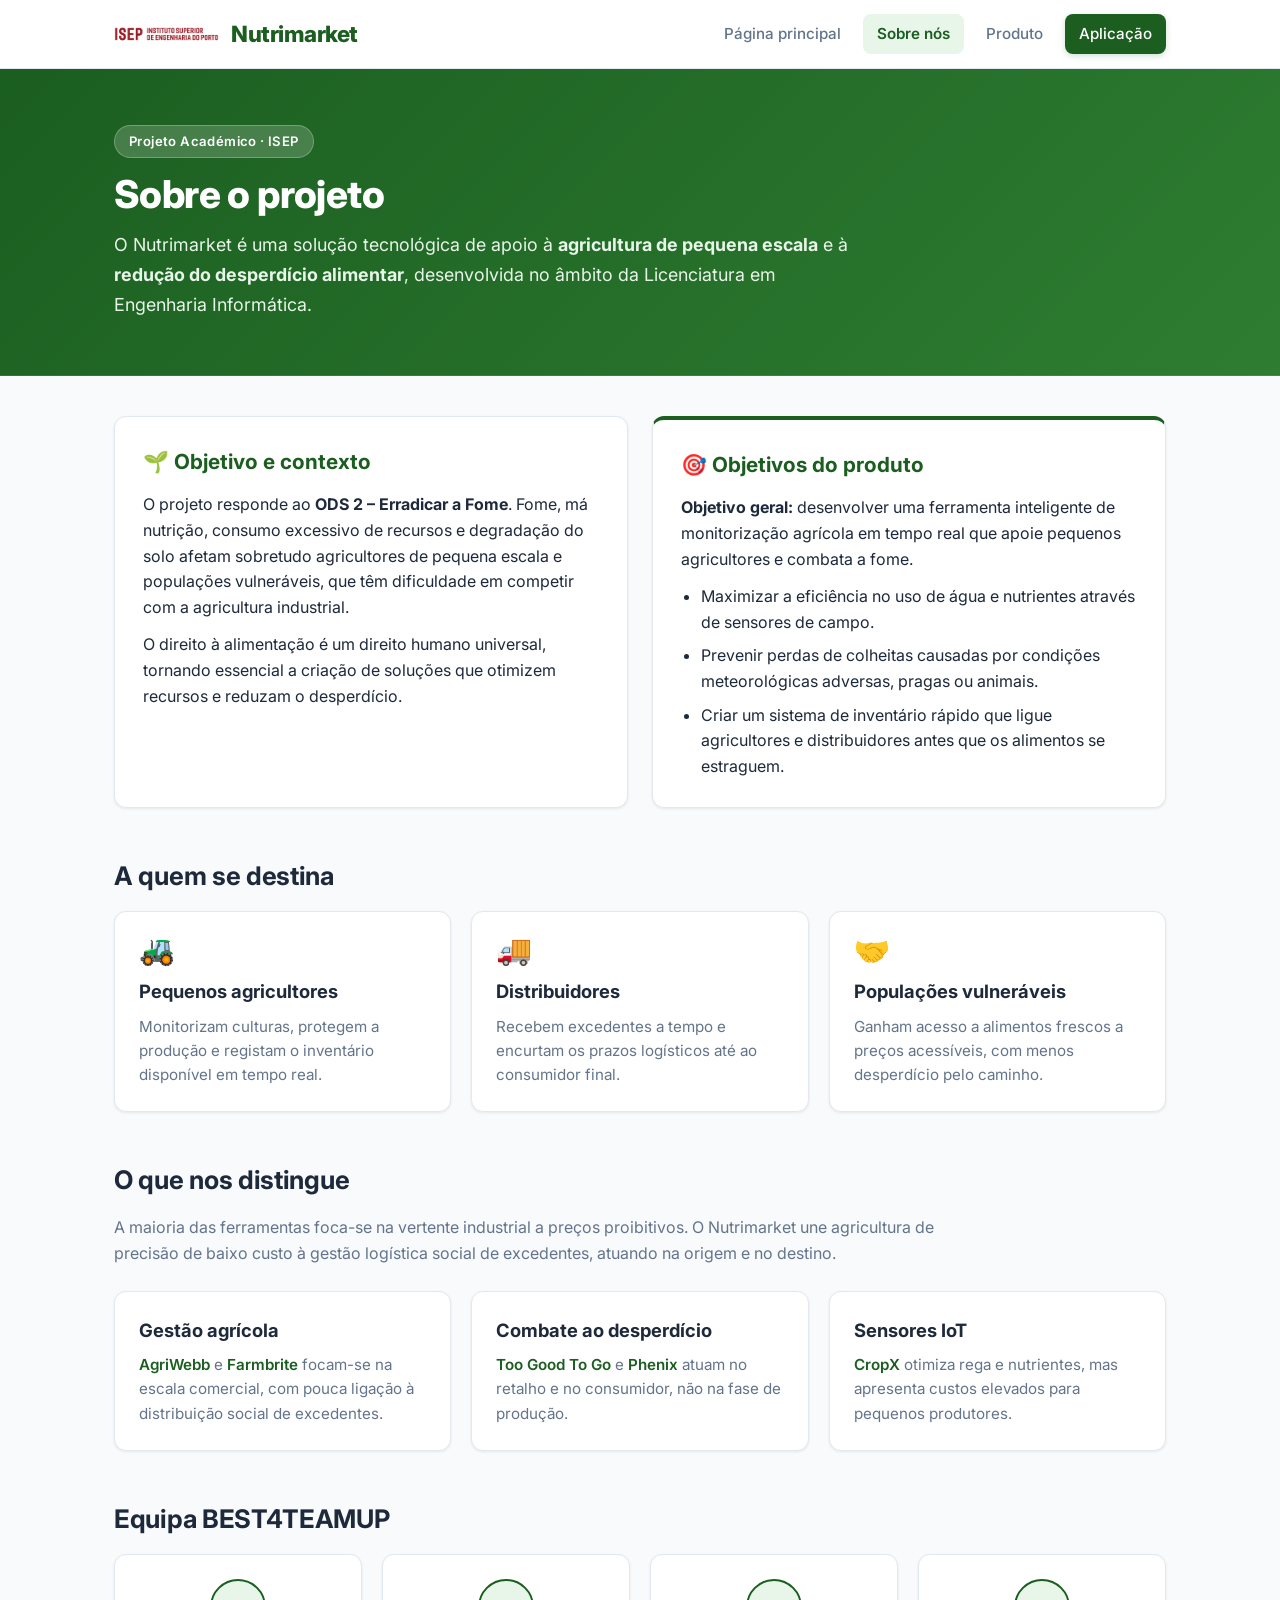
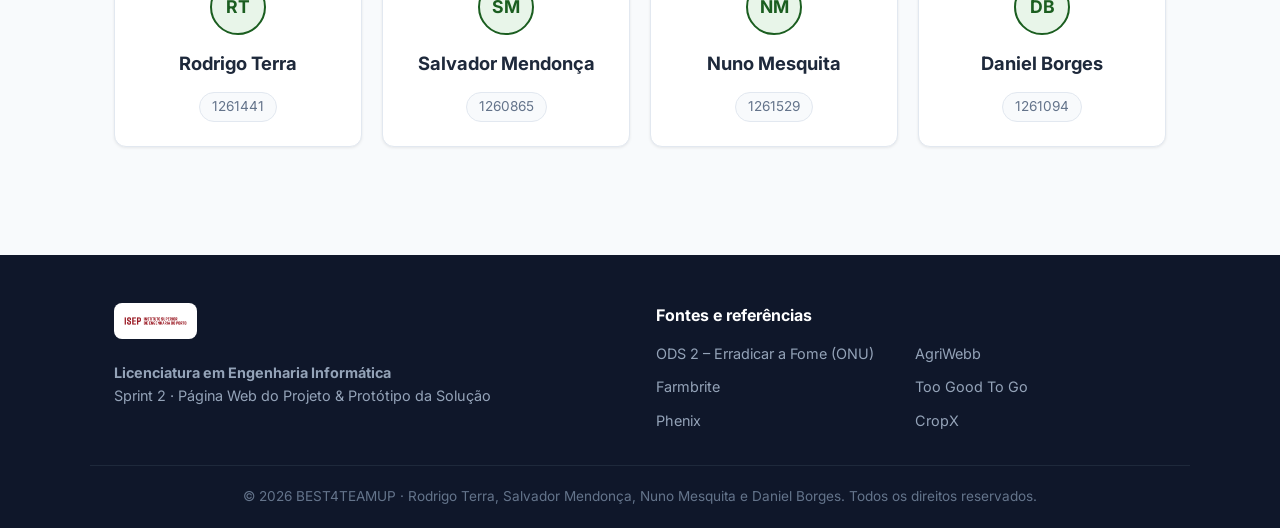
==== commit c21db652: "Refactor about.html for improved styling and fonts Updated font link and added stylesheets for bette" ====
--- a/about.html
+++ b/about.html
@@ -4,24 +4,25 @@
     <meta charset="UTF-8" />
     <meta name="viewport" content="width=device-width, initial-scale=1.0" />
     <title>Nutrimarket - Sobre nós</title>
-    <!-- Fonte moderna do Google Fonts -->
+    <!-- Fonte Google Fonts: Inter -->
     <link rel="preconnect" href="https://fonts.googleapis.com" />
     <link rel="preconnect" href="https://fonts.gstatic.com" crossorigin />
     <link
-      href="https://fonts.googleapis.com/css2?family=Inter:wght@400;500;600;700&display=swap"
+      href="https://fonts.googleapis.com/css2?family=Inter:wght@400;500;600;700;800&display=swap"
       rel="stylesheet"
     />
     <link rel="stylesheet" href="styles.css" />
+    <link rel="stylesheet" href="pages.css" />
   </head>
 
   <body>
-    <div class="app-wrapper">
+    <div id="grad1">
       <!-- Cabeçalho e Navegação unificados -->
       <header class="site-header">
         <div class="header-container">
           <div class="brand">
             <img
-              class="isep_logo"
+              class="logo-isep"
               src="i3_logo_isep_2023.png"
               alt="Logótipo do ISEP"
               height="40"
--- a/styles.css
+++ b/styles.css
@@ -1,72 +1,194 @@
+/* =========================================
+   ESTILOS GLOBAIS (styles.css)
+   ========================================= */
+:root {
+  --primary: #1b5e20;       /* Verde escuro agrícola */
+  --primary-light: #2e7d32;
+  --accent: #e8f5e9;        /* Verde muito suave para fundos */
+  --bg-page: #f8fafc;       /* Cinzento quase branco */
+  --bg-card: #ffffff;
+  --text-main: #1e293b;
+  --text-muted: #64748b;
+  --border-color: #e2e8f0;
+  --shadow-sm: 0 1px 3px rgba(0, 0, 0, 0.08);
+  --shadow-md: 0 4px 12px rgba(0, 0, 0, 0.06);
+  --radius: 12px;
+}
+
+* {
+  box-sizing: border-box;
+  margin: 0;
+  padding: 0;
+}
+
+html {
+  scroll-behavior: smooth;
+}
+
+body {
+  font-family: 'Inter', -apple-system, BlinkMacSystemFont, sans-serif;
+  background-color: var(--bg-page);
+  color: var(--text-main);
+  line-height: 1.6;
+  min-height: 100vh;
+}
+
 #grad1 {
-    min-height: 100vh;
-    background-color: #DCF0CE;
-    background-image: linear-gradient(
-        to bottom,
-        #DCF0CE 50%,
-        #ffffff 100%
-    );
+  min-height: 100vh;
+  display: flex;
+  flex-direction: column;
 }
-#img1 {
-  clip-path: ellipse(50% 35%);
+
+.main-content {
+  flex: 1;
+  width: 100%;
+}
+
+.container {
+  max-width: 1100px;
+  margin: 0 auto;
+  padding: 0 24px;
+}
+
+/* =========================================
+   CABEÇALHO E NAVEGAÇÃO
+   ========================================= */
+.site-header {
+  background-color: rgba(255, 255, 255, 0.95);
+  backdrop-filter: blur(8px);
+  border-bottom: 1px solid var(--border-color);
+  position: sticky;
+  top: 0;
+  z-index: 100;
+}
+
+.header-container {
+  max-width: 1100px;
+  margin: 0 auto;
+  padding: 14px 24px;
+  display: flex;
+  justify-content: space-between;
+  align-items: center;
+  flex-wrap: wrap;
+  gap: 16px;
+}
+
+.brand {
+  display: flex;
+  align-items: center;
+  gap: 12px;
+}
+
+.brand-name {
+  font-size: 1.4rem;
+  font-weight: 800;
+  color: var(--primary);
+  letter-spacing: -0.5px;
 }
 
 .navigation-bar {
-    display: flex;
-    position: sticky;
-    top: 0;
-    justify-content: space-around;
-    background-color: #4F7065;
-    width: 100%;
-    height: 60px;
-    z-index: 1;
+  display: flex;
+  flex-wrap: wrap;
+  gap: 8px;
+  align-items: center;
 }
 
-.navigation-bar a {
-    flex: 1;
-    text-decoration: none;
+.nav-link {
+  text-decoration: none;
+  color: var(--text-muted);
+  font-weight: 500;
+  font-size: 0.95rem;
+  padding: 8px 14px;
+  border-radius: 8px;
+  transition: all 0.2s ease;
 }
 
-button {
-    width: 100%;
-    height: 100%;
-    cursor: pointer;
-    border: none;
-    color: #ffffff;
-    background-color: #2c4331;
-    font-size: 1.1rem;
+.nav-link:hover {
+  color: var(--primary);
+  background-color: var(--accent);
 }
 
-button:hover {
-    background-color: #1f3324;
+.nav-link.active {
+  color: var(--primary);
+  background-color: var(--accent);
+  font-weight: 600;
 }
 
-button:focus-visible {
-    outline: 3px solid #ffffff;
-    outline-offset: -3px;
+.nav-link.btn-highlight {
+  background-color: var(--primary);
+  color: #ffffff;
+  box-shadow: 0 2px 6px rgba(27, 94, 32, 0.2);
 }
 
-h1 {
-  font-size: 50px;
-    text-align: right;
-    display: inline-block;
-    vertical-align: top;
+.nav-link.btn-highlight:hover,
+.nav-link.btn-highlight.active {
+  background-color: var(--primary-light);
+  color: #ffffff;
 }
 
-.p1 {
-    font-family: Arial, Helvetica, sans-serif;
-    color: #3d6b32;
-    font-size: 16px;
+/* =========================================
+   RODAPÉ GLOBAL
+   ========================================= */
+.site-footer {
+  background-color: #0f172a;
+  color: #cbd5e1;
+  padding-top: 48px;
+  margin-top: 60px;
 }
-.btn-app {
-    display: inline-block;
-    margin: 8px 0 16px;
-    padding: 12px 24px;
-    border-radius: 8px;
-    background: #1f5f2c;
-    color: #ffffff;
-    font-weight: 700;
-    text-decoration: none;
+
+.footer-cols {
+  display: grid;
+  grid-template-columns: repeat(auto-fit, minmax(250px, 1fr));
+  gap: 32px;
+  padding-bottom: 32px;
+  border-bottom: 1px solid #1e293b;
 }
-.btn-app:hover { background: #2f7d32; }
-.btn-app:focus-visible { outline: 3px solid #1f5f2c; outline-offset: 3px; }
+
+.site-footer .logo-isep {
+  background-color: #ffffff;
+  padding: 6px 10px;
+  border-radius: 8px;
+}
+
+.footer-info p {
+  margin-top: 14px;
+  font-size: 0.9rem;
+  color: #94a3b8;
+}
+
+.footer-links h3 {
+  color: #ffffff;
+  font-size: 1rem;
+  margin-bottom: 12px;
+}
+
+.links {
+  list-style: none;
+  display: grid;
+  grid-template-columns: 1fr 1fr;
+  gap: 8px;
+}
+
+.links a {
+  color: #94a3b8;
+  text-decoration: none;
+  font-size: 0.9rem;
+  transition: color 0.2s;
+}
+
+.links a:hover {
+  color: #ffffff;
+}
+
+.footer-bottom {
+  text-align: center;
+  padding: 20px 24px;
+  font-size: 0.85rem;
+  color: #64748b;
+}
+
+@media (max-width: 600px) {
+  .links {
+    grid-template-columns: 1fr;
+  }
+}
--- a/pages.css
+++ b/pages.css
@@ -0,0 +1,538 @@
+/* =========================================
+   1. HERO BANNER (Sobre nós / Produtos / Protótipo)
+   ========================================= */
+.hero-banner {
+  background: linear-gradient(135deg, var(--primary) 0%, var(--primary-light) 100%);
+  color: #ffffff;
+  padding: 56px 0;
+  margin-bottom: 40px;
+  border-bottom: 1px solid rgba(255, 255, 255, 0.12);
+}
+
+.hero-banner .badge {
+  display: inline-block;
+  background-color: rgba(255, 255, 255, 0.18);
+  color: #ffffff;
+  border: 1px solid rgba(255, 255, 255, 0.25);
+  padding: 5px 14px;
+  border-radius: 999px;
+  font-size: 0.82rem;
+  font-weight: 600;
+  margin-bottom: 14px;
+  letter-spacing: 0.4px;
+}
+
+.hero-banner .page-title {
+  font-size: 2.4rem;
+  font-weight: 800;
+  color: #ffffff;
+  line-height: 1.15;
+  margin-bottom: 14px;
+  letter-spacing: -0.6px;
+}
+
+.hero-banner .hero-subtitle {
+  font-size: 1.12rem;
+  max-width: 750px;
+  color: #e8f5e9;
+  line-height: 1.65;
+  margin-bottom: 0;
+}
+
+/* =========================================
+   2. HERO SECTION (Página Principal / index.html)
+   ========================================= */
+.hero-section {
+  display: grid;
+  grid-template-columns: 1.1fr 0.9fr;
+  gap: 48px;
+  align-items: center;
+  padding: 56px 0 72px 0;
+}
+
+.hero-content {
+  display: flex;
+  flex-direction: column;
+  align-items: flex-start;
+}
+
+.hero-section .badge {
+  display: inline-block;
+  background-color: var(--accent);
+  color: var(--primary);
+  border: 1px solid #c8e6c9;
+  padding: 6px 14px;
+  border-radius: 999px;
+  font-size: 0.84rem;
+  font-weight: 600;
+  margin-bottom: 16px;
+}
+
+.hero-section .page-title {
+  font-size: 2.8rem;
+  font-weight: 800;
+  color: var(--text-main);
+  line-height: 1.15;
+  margin-bottom: 16px;
+  letter-spacing: -1px;
+}
+
+.hero-section .hero-subtitle {
+  font-size: 1.12rem;
+  color: var(--text-muted);
+  margin-bottom: 30px;
+  line-height: 1.7;
+}
+
+.hero-actions {
+  display: flex;
+  gap: 14px;
+  flex-wrap: wrap;
+}
+
+.hero-image-container {
+  width: 100%;
+}
+
+.hero-image {
+  width: 100%;
+  height: auto;
+  border-radius: var(--radius);
+  box-shadow: var(--shadow-md);
+  object-fit: cover;
+  border: 1px solid var(--border-color);
+  transition: transform 0.3s ease, box-shadow 0.3s ease;
+}
+
+.hero-image:hover {
+  transform: translateY(-3px) scale(1.01);
+}
+
+/* Botões de Ação */
+.btn-app {
+  display: inline-flex;
+  align-items: center;
+  justify-content: center;
+  padding: 12px 22px;
+  border-radius: 10px;
+  font-weight: 600;
+  text-decoration: none;
+  transition: all 0.2s ease;
+  font-size: 0.95rem;
+}
+
+.primary-btn {
+  background-color: var(--primary);
+  color: #ffffff;
+  box-shadow: 0 4px 12px rgba(27, 94, 32, 0.2);
+}
+
+.primary-btn:hover {
+  background-color: var(--primary-light);
+  transform: translateY(-2px);
+}
+
+.secondary-btn {
+  background-color: var(--bg-card);
+  color: var(--primary);
+  border: 1px solid var(--border-color);
+}
+
+.secondary-btn:hover {
+  background-color: var(--accent);
+  border-color: #c8e6c9;
+  transform: translateY(-2px);
+}
+
+/* =========================================
+   3. SECÇÕES, GRELHAS E CARTÕES
+   ========================================= */
+.features-overview {
+  padding: 40px 0 56px 0;
+  border-top: 1px solid var(--border-color);
+}
+
+.section-header-center {
+  text-align: center;
+  max-width: 620px;
+  margin: 0 auto 36px auto;
+}
+
+.section-header-center h2 {
+  font-size: 2rem;
+  color: var(--text-main);
+  margin-bottom: 8px;
+  font-weight: 700;
+  letter-spacing: -0.4px;
+}
+
+.section-header-center p {
+  color: var(--text-muted);
+  font-size: 1.02rem;
+}
+
+.block {
+  margin-bottom: 48px;
+}
+
+.section-heading {
+  font-size: 1.6rem;
+  color: var(--text-main);
+  margin-bottom: 14px;
+  font-weight: 700;
+  letter-spacing: -0.3px;
+}
+
+.section-intro {
+  color: var(--text-muted);
+  max-width: 820px;
+  margin-bottom: 24px;
+  font-size: 1rem;
+}
+
+.grid-2-cols {
+  display: grid;
+  grid-template-columns: repeat(auto-fit, minmax(300px, 1fr));
+  gap: 24px;
+  margin-bottom: 48px;
+}
+
+.card-section {
+  background: var(--bg-card);
+  padding: 28px;
+  border-radius: var(--radius);
+  border: 1px solid var(--border-color);
+  box-shadow: var(--shadow-sm);
+}
+
+.card-section h2 {
+  font-size: 1.3rem;
+  margin-bottom: 14px;
+  color: var(--primary);
+}
+
+.card-section p {
+  margin-bottom: 12px;
+  color: var(--text-main);
+}
+
+.card-section p:last-child {
+  margin-bottom: 0;
+}
+
+.highlight-border {
+  border-top: 4px solid var(--primary);
+}
+
+.styled-list {
+  padding-left: 20px;
+  color: var(--text-main);
+}
+
+.styled-list li {
+  margin-bottom: 8px;
+}
+
+.styled-list li:last-child {
+  margin-bottom: 0;
+}
+
+/* Grelhas de Cartões */
+.cards-grid {
+  display: grid;
+  gap: 20px;
+}
+
+.cols-2 {
+  grid-template-columns: repeat(auto-fit, minmax(300px, 1fr));
+}
+
+.cols-3 {
+  grid-template-columns: repeat(auto-fit, minmax(280px, 1fr));
+}
+
+.cols-4 {
+  grid-template-columns: repeat(auto-fit, minmax(210px, 1fr));
+}
+
+.card {
+  background: var(--bg-card);
+  padding: 24px;
+  border-radius: var(--radius);
+  border: 1px solid var(--border-color);
+  box-shadow: var(--shadow-sm);
+  transition: transform 0.2s ease, box-shadow 0.2s ease, border-color 0.2s ease;
+}
+
+.card:hover {
+  transform: translateY(-4px);
+  box-shadow: var(--shadow-md);
+  border-color: #cbd5e1;
+}
+
+.feature-card {
+  border-top: 3px solid var(--primary-light);
+}
+
+.card-icon {
+  font-size: 1.8rem;
+  margin-bottom: 12px;
+  line-height: 1;
+}
+
+.card h3 {
+  font-size: 1.15rem;
+  margin-bottom: 8px;
+  color: var(--text-main);
+}
+
+.card p {
+  font-size: 0.95rem;
+  color: var(--text-muted);
+}
+
+.card a {
+  color: var(--primary);
+  font-weight: 600;
+  text-decoration: none;
+}
+
+.card a:hover {
+  text-decoration: underline;
+}
+
+/* Cartões da Equipa */
+.card.person {
+  text-align: center;
+  display: flex;
+  flex-direction: column;
+  align-items: center;
+}
+
+.avatar {
+  width: 56px;
+  height: 56px;
+  border-radius: 50%;
+  background: var(--accent);
+  color: var(--primary);
+  font-weight: 700;
+  font-size: 1.1rem;
+  display: flex;
+  align-items: center;
+  justify-content: center;
+  margin-bottom: 14px;
+  border: 2px solid var(--primary);
+}
+
+.student-id {
+  font-size: 0.85rem;
+  color: var(--text-muted);
+  background: var(--bg-page);
+  padding: 3px 12px;
+  border-radius: 999px;
+  margin-top: 6px;
+  border: 1px solid var(--border-color);
+}
+
+/* =========================================
+   4. PÁGINA DE PRODUTOS E MAQUETE
+   ========================================= */
+.audience-tags {
+  display: flex;
+  flex-wrap: wrap;
+  gap: 8px;
+  margin-top: 16px;
+}
+
+.mini-tag {
+  background-color: var(--accent);
+  color: var(--primary);
+  font-size: 0.82rem;
+  font-weight: 600;
+  padding: 5px 12px;
+  border-radius: 999px;
+}
+
+.prototype-header {
+  display: flex;
+  justify-content: space-between;
+  align-items: center;
+  flex-wrap: wrap;
+  gap: 16px;
+  margin-bottom: 20px;
+}
+
+.prototype-header .section-heading,
+.prototype-header .section-intro {
+  margin-bottom: 4px;
+}
+
+/* Maquete do Painel */
+.mockup {
+  background: var(--bg-card);
+  border: 1px solid var(--border-color);
+  border-radius: var(--radius);
+  box-shadow: var(--shadow-md);
+  overflow: hidden;
+}
+
+.mock-bar {
+  display: flex;
+  align-items: center;
+  gap: 12px;
+  padding: 14px 20px;
+  background-color: #f1f5f9;
+  border-bottom: 1px solid var(--border-color);
+  color: var(--text-main);
+  font-size: 0.95rem;
+}
+
+.mock-dots {
+  display: inline-flex;
+  gap: 6px;
+}
+
+.mock-dots i {
+  width: 10px;
+  height: 10px;
+  border-radius: 50%;
+  background-color: #cbd5e1;
+  display: block;
+}
+
+.mock-dots i:nth-child(1) {
+  background-color: #ef4444;
+}
+
+.mock-dots i:nth-child(2) {
+  background-color: #f59e0b;
+}
+
+.mock-dots i:nth-child(3) {
+  background-color: #22c55e;
+}
+
+.mock-grid {
+  display: grid;
+  grid-template-columns: repeat(auto-fit, minmax(200px, 1fr));
+  gap: 16px;
+  padding: 20px;
+}
+
+.mock-tile {
+  background-color: var(--bg-page);
+  border: 1px solid var(--border-color);
+  border-radius: 10px;
+  padding: 16px;
+  display: flex;
+  flex-direction: column;
+  gap: 6px;
+}
+
+.mock-tile small {
+  color: var(--text-muted);
+  font-size: 0.82rem;
+}
+
+.mock-tile strong {
+  font-size: 1.1rem;
+  color: var(--text-main);
+}
+
+.meter {
+  width: 100%;
+  height: 8px;
+  background-color: #e2e8f0;
+  border-radius: 999px;
+  overflow: hidden;
+  margin-top: 6px;
+}
+
+.meter i {
+  display: block;
+  height: 100%;
+  background-color: var(--primary-light);
+  border-radius: 999px;
+  transition: width 0.3s ease;
+}
+
+.meter.warn i {
+  background-color: #d97706;
+}
+
+/* Tabela da Maquete */
+.mock-table-wrap {
+  padding: 0 20px 20px 20px;
+  overflow-x: auto;
+}
+
+.mock-table {
+  width: 100%;
+  border-collapse: collapse;
+  font-size: 0.92rem;
+}
+
+.mock-table th,
+.mock-table td {
+  padding: 12px 14px;
+  text-align: left;
+  border-bottom: 1px solid var(--border-color);
+}
+
+.mock-table th {
+  background-color: var(--bg-page);
+  color: var(--text-muted);
+  font-weight: 600;
+  font-size: 0.85rem;
+}
+
+.mock-table tbody tr:hover {
+  background-color: #f8fafc;
+}
+
+.status-badge {
+  display: inline-block;
+  padding: 4px 10px;
+  border-radius: 999px;
+  font-size: 0.8rem;
+  font-weight: 600;
+}
+
+.status-badge.ok {
+  background-color: var(--accent);
+  color: var(--primary);
+}
+
+.status-badge.urgent {
+  background-color: #fef2f2;
+  color: #b91c1c;
+}
+
+.status-badge.reserved {
+  background-color: #eff6ff;
+  color: #1d4ed8;
+}
+
+/* =========================================
+   5. RESPONSIVIDADE
+   ========================================= */
+@media (max-width: 768px) {
+  .hero-section {
+    grid-template-columns: 1fr;
+    gap: 32px;
+    padding: 32px 0 48px 0;
+  }
+
+  .hero-section .page-title,
+  .hero-banner .page-title {
+    font-size: 2.1rem;
+  }
+
+  .hero-banner {
+    padding: 40px 0;
+  }
+
+  .prototype-header {
+    align-items: flex-start;
+  }
+}
